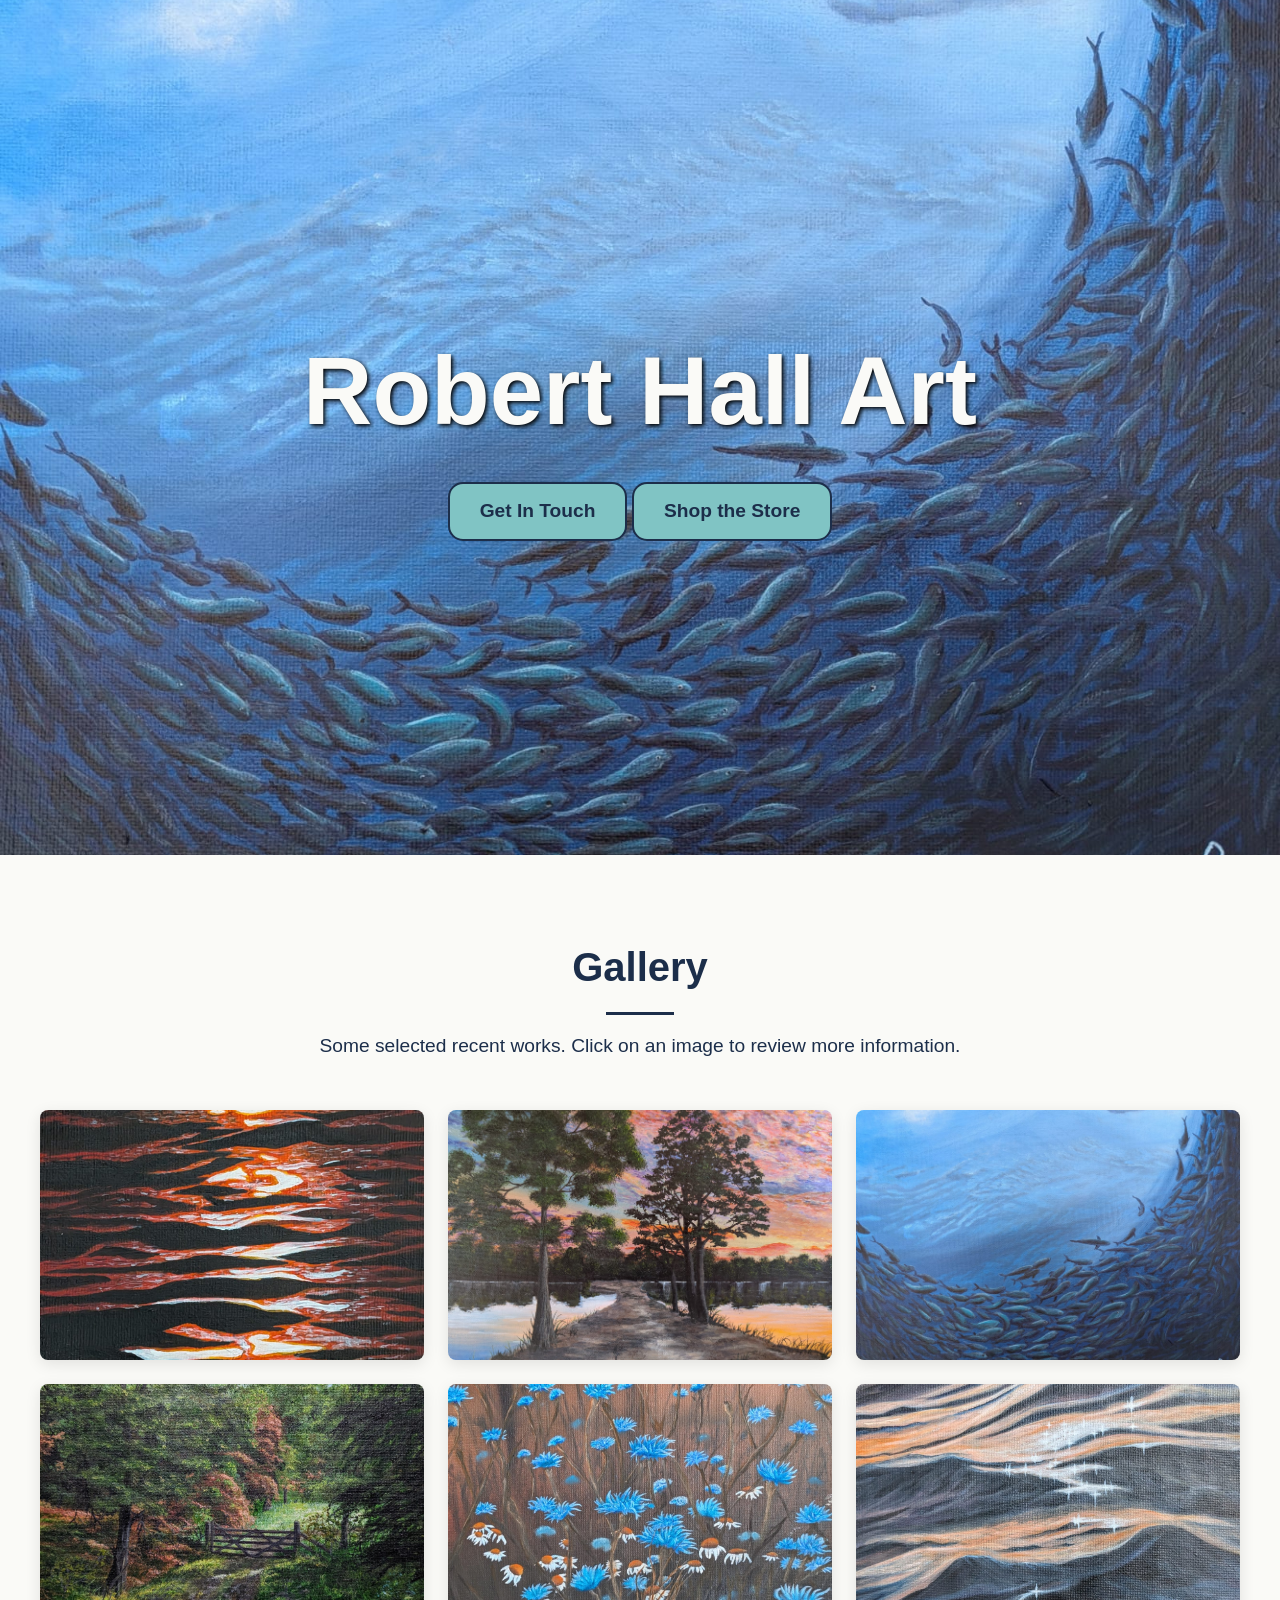
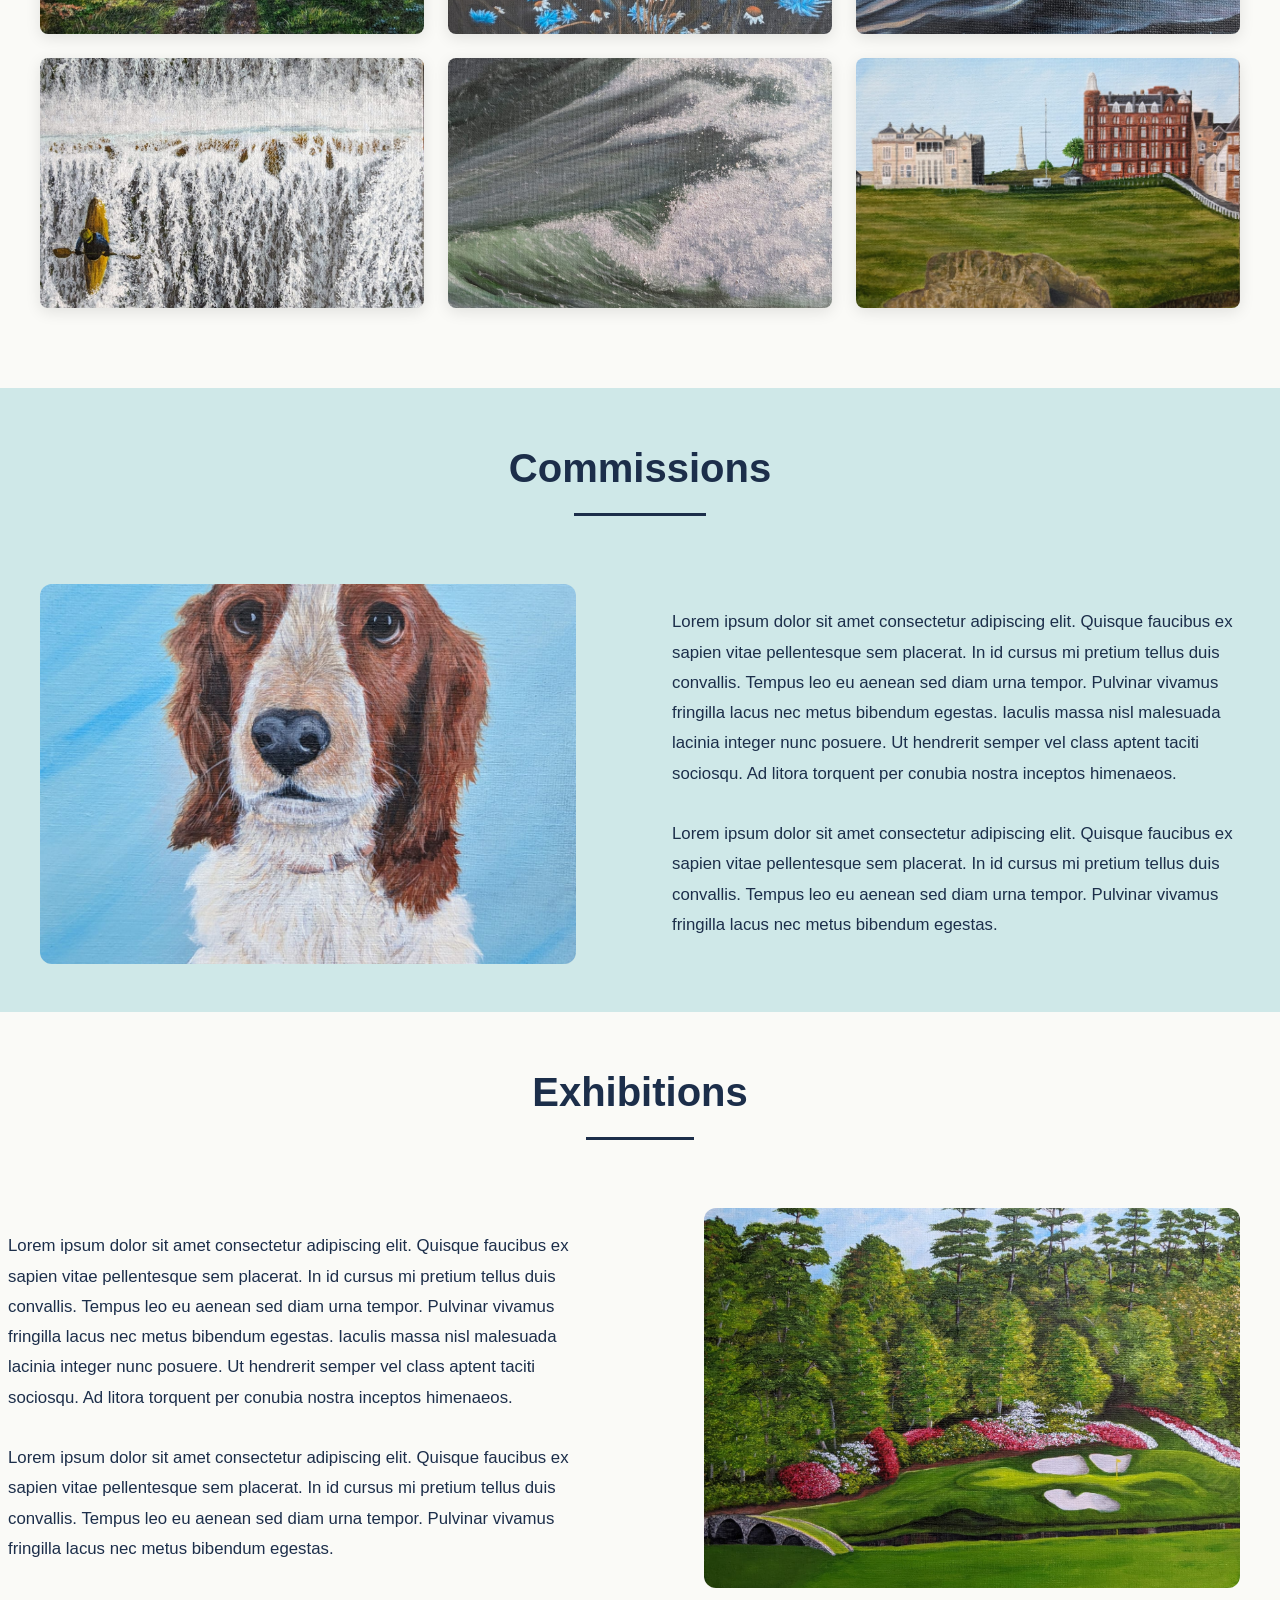
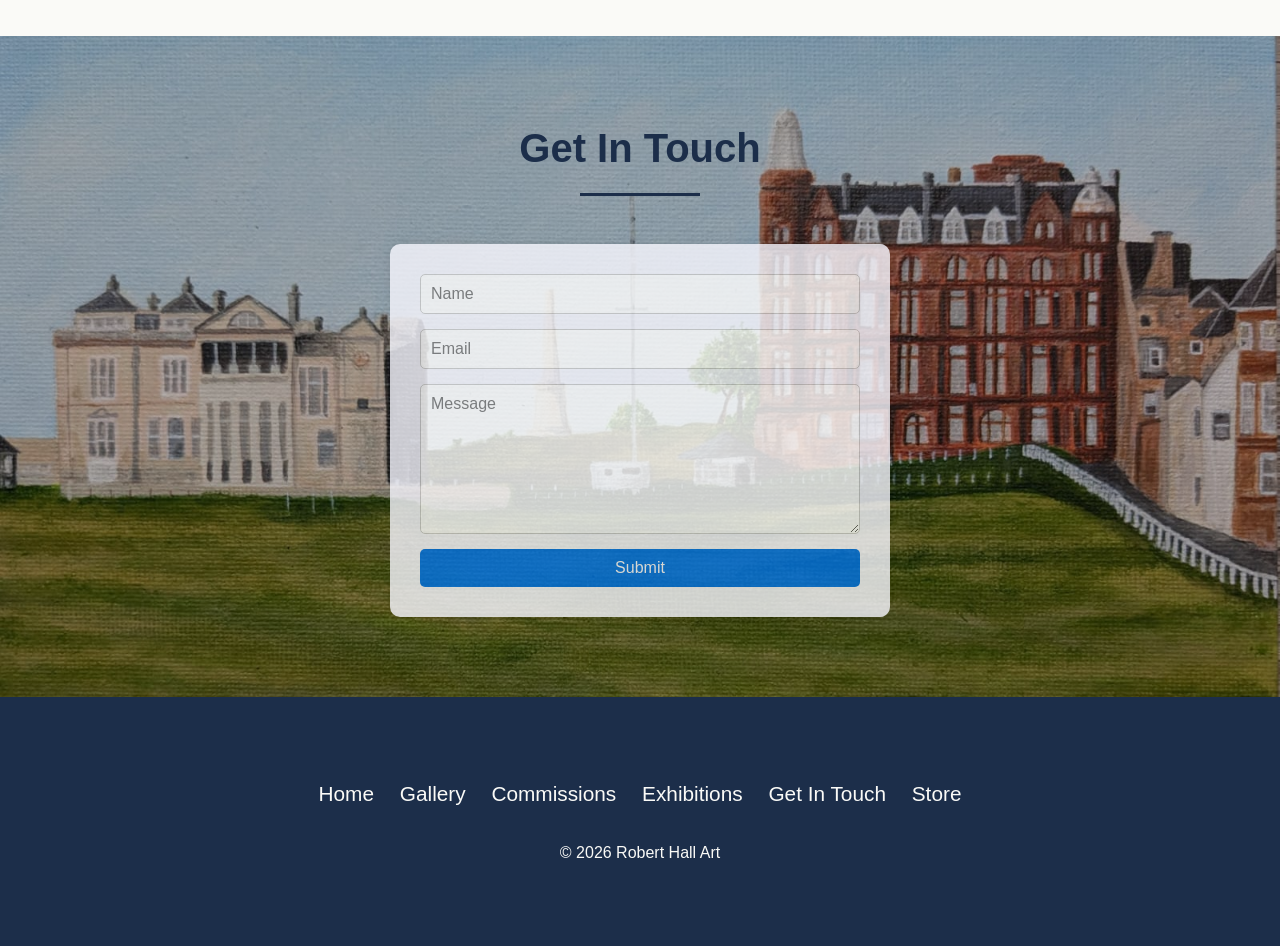
==== main.html @ d352090f "005 Contact form fix" ====
<!DOCTYPE html>
<html lang="en">
<head>
  <meta charset="UTF-8" />
  <meta name="viewport" content="width=device-width, initial-scale=1.0"/>

  <link rel="shortcut icon" href="images/rhart_icon.png">
  <title>Robert Hall Art</title>
  <link rel="stylesheet" href="css/main.css" />
</head>
<body>

  <!-- =================================================
       HERO SECTION
  ================================================== -->
  <section class="hero-section" id="hero-section">
    <div class="hero-content">
      <h1>Robert Hall Art</h1>
      <a href="#contactus" class="hero-button">Get In Touch</a>
      <a href="https://www.ebay.co.uk" target="_blank" class="hero-button">Shop the Store</a>
    </div>
  </section>


  <!-- =================================================
       GALLERY SECTION
  ================================================== -->
  <section class="photos-section" id="photos">
    <div class="section-title">
      <h2>Gallery</h2>
      <p>Some selected recent works. Click on an image to review more information.</p>
    </div>
    <div class="photo-grid">
      <!-- Photos will be displayed here -->
      <div class="photo-item" onclick="openLightbox(0)">
        <img src="images/rhart4.jpg" alt="rhart1">
      </div>
      <div class="photo-item" onclick="openLightbox(1)">
        <img src="images/rhart2.jpg" alt="rhart2">
      </div>
      <div class="photo-item" onclick="openLightbox(2)">
        <img src="images/rhart3.jpg" alt="rhart3">
      </div>
      <div class="photo-item" onclick="openLightbox(3)">
        <img src="images/rhart6.jpg" alt="rhart4">
      </div>
      <div class="photo-item" onclick="openLightbox(4)">
        <img src="images/rhart5.jpg" alt="rhart5">
      </div>
      <div class="photo-item" onclick="openLightbox(5)">
        <img src="images/rhart1.jpg" alt="rhart6">
      </div>
      <div class="photo-item" onclick="openLightbox(6)">
        <img src="images/rhart7.jpg" alt="rhart7">
      </div>
      <div class="photo-item" onclick="openLightbox(7)">
        <img src="images/rhart8.jpg" alt="rhart8">
      </div>
      <div class="photo-item" onclick="openLightbox(8)">
        <img src="images/rhart_com_4.jpg" alt="rhart9">
      </div>
    </div>
    
    <!-- Lightbox for photo gallery -->
    <div id="lightbox" class="lightbox">
      <span class="close-lightbox" onclick="closeLightbox()">&times;</span>
      <span class="prev-btn" onclick="changeImage(-1)">&#10094;</span>
      <span class="next-btn" onclick="changeImage(1)">&#10095;</span>
      <div class="lightbox-content">
        <img id="lightbox-img" src="">
      </div>
      <div class="lightbox-caption">
        <p id="lightbox-caption-text"></p>
      </div>
    </div>
  </section>

<!-- =================================================
     COMMISSIONS SECTION
================================================== -->
  <section class="image-text-section left-image commissions-section" id="commissions">
    <div class="section-title">
      <h2>Commissions</h2>
    </div>

    <div class="image-column">
      <img src="images/rhart_com_2.jpg" alt="Commission artwork">
    </div>

    <div class="text-column">
      <p>
        Lorem ipsum dolor sit amet consectetur adipiscing elit. Quisque faucibus ex sapien vitae pellentesque sem placerat. In id cursus mi pretium tellus duis convallis. Tempus leo eu aenean sed diam urna tempor. Pulvinar vivamus fringilla lacus nec metus bibendum egestas. Iaculis massa nisl malesuada lacinia integer nunc posuere. Ut hendrerit semper vel class aptent taciti sociosqu. Ad litora torquent per conubia nostra inceptos himenaeos.
      </p>
      <br>
      <p>
        Lorem ipsum dolor sit amet consectetur adipiscing elit. Quisque faucibus ex sapien vitae pellentesque sem placerat. In id cursus mi pretium tellus duis convallis. Tempus leo eu aenean sed diam urna tempor. Pulvinar vivamus fringilla lacus nec metus bibendum egestas.
      </p>
    </div>
  </section>

<!-- =================================================
     EXHIBITIONS SECTION
================================================== -->
  <section class="image-text-section right-image exhibitions-section" id="exhibitions">
    <div class="section-title">
      <h2>Exhibitions</h2>
    </div>

    <div class="text-column">
      <p>
        Lorem ipsum dolor sit amet consectetur adipiscing elit. Quisque faucibus ex sapien vitae pellentesque sem placerat. In id cursus mi pretium tellus duis convallis. Tempus leo eu aenean sed diam urna tempor. Pulvinar vivamus fringilla lacus nec metus bibendum egestas. Iaculis massa nisl malesuada lacinia integer nunc posuere. Ut hendrerit semper vel class aptent taciti sociosqu. Ad litora torquent per conubia nostra inceptos himenaeos.
      </p>
      <br>
      <p>
        Lorem ipsum dolor sit amet consectetur adipiscing elit. Quisque faucibus ex sapien vitae pellentesque sem placerat. In id cursus mi pretium tellus duis convallis. Tempus leo eu aenean sed diam urna tempor. Pulvinar vivamus fringilla lacus nec metus bibendum egestas.
      </p>
    </div>

    <div class="image-column">
      <img src="images/rhart_com_3.jpg" alt="Exhibition artwork">
    </div>
  </section>


  <!-- =================================================
       CONTACT FORM SECTION
  ================================================== -->
  <section class="contactus" id="contactus">
    <div class="section-title">
      <h2>Get In Touch</h2>
    </div>
    <div class="cu_container">
      <form action="https://submit-form.com/lckTaUQGT" method="POST" autocomplete="off">
        <input type="text" id="name" name="name" placeholder="Name" required="" />
        <input type="email" id="email" name="email" placeholder="Email" required="" />
        <textarea id="message" name="message" placeholder="Message" required=""></textarea>
        <!-- DISPLAYS THE DARK VERSION OF THE FEEDBACK PAGE -->
        <input type="hidden" name="_feedback.dark" value="true" />
        <!-- DISPLAYS CUSTOM SUCCESS TITLE AND MESSAGE -->
        <input type="hidden" name="_feedback.success.title" value="Thank you for your message" />
        <input type="hidden" name="_feedback.success.message" value="I'll be in touch soon" />
        <!-- SETS THE SUBJECT OF THE EMAIL -->
        <input type="hidden" name="_email.subject" value="ROBERT HALL ART message" />
        <!-- SETS THE NAME OF THE EMAIL SENDER -->
        <input type="hidden" name="_email.from" value="ROBERT HALL ART" />
        <!-- <input type="hidden" name="_email.template.title" value="false" /> -->
        <!-- <input type="hidden" name="_email.template.footer" value="false" /> -->
        <button type="submit" class="form_button">Submit</button>
      </form>
    </div>
  </section>

  <!-- =================================================
       FOOTER SECTION
  ================================================== -->
  <footer class="footer-section">
    <div class="footer-links">
      <a href="#hero-section">Home</a>
      <a href="#photos">Gallery</a>
      <a href="#commissions">Commissions</a>
      <a href="#exhibitions">Exhibitions</a>
      <a href="#contactus">Get In Touch</a>
      <a href="https://www.ebay.co.uk" target="_blank">Store</a>
    </div>
    <p>© 2026 Robert Hall Art</p>
  </footer>


  <script>
      // Array of image sources
    const images = [
      "images/rhart4.jpg",
      "images/rhart2.jpg",
      "images/rhart3.jpg",
      "images/rhart6.jpg",
      "images/rhart5.jpg",
      "images/rhart1.jpg",
      "images/rhart7.jpg",
      "images/rhart8.jpg",
      "images/rhart_com_4.jpg"
    ];

    // Array of image captions
    const captions = [
      "picture title, description, size",
      "picture title, description, size",
      "picture title, description, size",
      "picture title, description, size",
      "picture title, description, size",
      "picture title, description, size",
      "picture title, description, size",
      "picture title, description, size",
      "picture title, description, size"
    ];

    let currentImageIndex = 0;
    const lightbox = document.getElementById("lightbox");
    const lightboxImg = document.getElementById("lightbox-img");
    const captionText = document.getElementById("lightbox-caption-text");

    // Function to open lightbox
    function openLightbox(index) {
      currentImageIndex = index;
      lightboxImg.src = images[currentImageIndex];
      captionText.innerHTML = captions[currentImageIndex];
      lightbox.style.display = "block";
      document.body.style.overflow = "hidden"; // Prevent scrolling when lightbox is open
    }

    // Function to close lightbox
    function closeLightbox() {
      lightbox.style.display = "none";
      document.body.style.overflow = "auto"; // Enable scrolling again
    }

    // Function to change displayed image
    function changeImage(direction) {
      currentImageIndex += direction;
      
      // Loop back to first image if at the end
      if (currentImageIndex >= images.length) {
        currentImageIndex = 0;
      }
      
      // Loop to last image if going back from first
      if (currentImageIndex < 0) {
        currentImageIndex = images.length - 1;
      }
      
      lightboxImg.src = images[currentImageIndex];
      captionText.innerHTML = captions[currentImageIndex];
    }

    // Close lightbox when clicking on overlay (outside the image)
    lightbox.addEventListener("click", function(event) {
      if (event.target === lightbox) {
        closeLightbox();
      }
    });

      // Close lightbox with Escape key
    document.addEventListener("keydown", function(event) {
      if (event.key === "Escape") {
        closeLightbox();
      }
    });

  </script>

</body>
</html>
---- css/main.css ----
/* =================================================
   ROBERT HALL GLOBAL STYLES
================================================== */
:root {
  --transition-speed: 0.9s;
}

* {
  margin: 0;
  padding: 0;
  box-sizing: border-box;
  /*font-family: Arial, sans-serif;*/
  font-family: -apple-system, BlinkMacSystemFont, 'Segoe UI', Roboto, Oxygen, Ubuntu, Cantarell, 'Open Sans', 'Helvetica Neue', sans-serif;
}

html, body {
  overflow-x: hidden;
  overflow-y: scroll;
  scrollbar-width: none;
}

body {
  background-color: #FAFAF7;
  color: #1C2E4A;
  line-height: 1.6;
}

/* Section styles */
section {
  padding: 5rem 1rem;
}

.section-title {
  text-align: center;
  margin-bottom: 3rem;
}

.section-title h2 {
  color: #1C2E4A;
  font-size: 2.5rem;
  position: relative;
  display: inline-block;
  padding-bottom: 1rem;
}

.section-title h2::after {
  content: '';
  position: absolute;
  left: 25%;
  bottom: 0;
  width: 50%;
  height: 3px;
  /*background-color: var(--primary-color);*/
  background-color: #1C2E4A;
}

.section-title p {
  color: var(--text-light);
  font-size: 1.2rem;
  max-width: 800px;
  margin: 1rem auto;
}

/* =================================================
   ROBERT HALL HERO SECTION
================================================== */
.hero-section {
  height: 95vh;
  background-image: url('../images/hero_image.jpg');
  background-size: cover;
  background-position: center;
  display: flex;
  align-items: center;
  justify-content: center;
  text-align: center;
}

.hero-content {
  position: relative;
  z-index: 1;
  max-width: 900px;
  padding: 2rem;
}

.hero-content h1 {
  font-size: 6em;
  margin-bottom: 0rem;
  /*color: #FFFDD0;*/
  color: #FAFAF7;
  text-shadow: 2px 2px 4px rgba(0, 0, 0, 1);
}

.hero-button {
  display: inline-block;
  margin-top: 15px;
  padding: 12px 30px;
  /*background-color: #80C4C4;*/
  background-color: #80C4C4;
  /*color: #1C2E4A;*/
  color: #1C2E4A;
  border: 2px solid #1C2E4A;
  text-decoration: none;
  font-size: 1.2rem;
  font-weight: bold;
  border-radius: 15px;
}


/* =================================================
   ROBERT HALL GALLERY SECTION
================================================== */
.photo-grid {
  display: grid;
  grid-template-columns: repeat(auto-fill, minmax(300px, 1fr));
  gap: 1.5rem;
  max-width: 1200px;
  margin: 0 auto;
}

.photo-item {
  border-radius: 8px;
  overflow: hidden;
  box-shadow: 0 4px 15px rgba(0, 0, 0, 0.1);
  cursor: pointer;
  transition: transform var(--transition-speed);
  height: 250px;
}

.photo-item:hover {
  transform: translateY(-5px);
}

.photo-item img {
  width: 100%;
  height: 100%;
  object-fit: cover;
  transition: transform var(--transition-speed);
}

.photo-item:hover img {
  transform: scale(1.05);
}

/* Lightbox styles */
.lightbox {
  display: none;
  position: fixed;
  z-index: 2000;
  top: 0;
  left: 0;
  width: 100%;
  height: 100%;
  background-color: rgba(0, 0, 0, 0.9);
  padding: 1rem;
}

.lightbox-content {
  display: flex;
  justify-content: center;
  align-items: center;
  height: 80%;
}

.lightbox-content img {
  max-height: 100%;
  max-width: 100%;
  object-fit: contain;
}

.close-lightbox {
  position: absolute;
  top: 1rem;
  right: 2rem;
  color: white;
  font-size: 2.5rem;
  cursor: pointer;
  z-index: 2001;
}

.prev-btn, .next-btn {
  position: absolute;
  top: 50%;
  transform: translateY(-50%);
  color: white;
  font-size: 2rem;
  cursor: pointer;
  z-index: 2001;
  background-color: rgba(0, 0, 0, 0.3);
  width: 50px;
  height: 50px;
  display: flex;
  align-items: center;
  justify-content: center;
  border-radius: 50%;
}

.prev-btn {
  left: 2rem;
}

.next-btn {
  right: 2rem;
}

.lightbox-caption {
  position: absolute;
  bottom: 2rem;
  left: 0;
  width: 100%;
  text-align: center;
  color: white;
  padding: 1rem;
}

.lightbox-caption p {
  margin: 0;
  font-size: 1.2rem;
}

/* =================================================
   IMAGE + TEXT SECTION STYLES 
================================================== */
/* FULL WIDTH COLOURED SECTIONS */
.commissions-section,
.exhibitions-section {
  /*background-color: #BFD7EA;*/
  background-color: #CFE8E8;
  width: 100%;
  left: 0;
  right: 0;
  margin-left: 0;
  margin-right: 0;
  padding-left: 0;
  padding-right: 0;
  box-sizing: border-box;
}

/* Different colour for exhibitions */
.exhibitions-section {
  background-color: #FAFAF7;
}

/* Keep content centred */
.commissions-section > *,
.exhibitions-section > * {
  max-width: 1200px;
  margin-left: auto;
  margin-right: auto;
  padding-left: 2.5rem;
  padding-right: 2.5rem;
}

.image-text-section {
  display: grid;
  grid-template-columns: 1fr 1fr;
  gap: 3rem;
  align-items: center;
  padding-top: 3rem;
  padding-bottom: 3rem;
}

/* make the section title span both columns (so it sits above the columns) */
.image-text-section .section-title {
  grid-column: 1 / -1;
  text-align: center;
  margin-bottom: 1.25rem;
}

/* columns take full width of their grid cell */
.image-column,
.text-column {
  width: 100%;
}

/* images behave consistently */
.image-column img {
  display: block;          /* removes inline-gap and baseline issues */
  width: 100%;
  height: 380px;           /* fixed visual height for consistent alignment */
  max-width: 100%;
  object-fit: cover;      /* crop to fill without distortion */
  border-radius: 12px;
  margin: 0 auto;
}

/* optional: keep text comfortable and vertically centered */
.text-column {
  font-size: 1.05rem;
  line-height: 1.8;
  padding: 0 0.5rem;
  align-self: center;     /* ensure text column vertically centres with the image */
}

/* Responsive: stack columns on narrow viewports */
@media (max-width: 900px) {
  .image-text-section {
    grid-template-columns: 1fr;
    text-align: center;
  }

  .image-text-section .section-title {
    margin-bottom: 1rem;
  }

  .image-column img {
    height: auto;         /* let images size naturally on small screens */
    max-height: none;
  }

  .text-column {
    padding: 0 1rem;
  }
}


/* =================================================
   CONTACT FORM SECTION
================================================== */
.contactus {
    display: grid;
    /*justify-content: center; REMOVED AND ADDED place-items: SO THE CONTACT FORM COULD BE WIDER;*/
    place-items: center;
    align-items: center;
    /*min-height: 100vh;*/
    background: linear-gradient(rgba(0, 0, 0, 0.3), rgba(0, 0, 0, 0.3)), url(../images/rhart_com_4.jpg) 80% 20%;
    background-size: cover;
}

.cu_container {
    opacity: 80%;
    background: ghostwhite;
    padding: 30px;
    border-radius: 10px;
    box-shadow: 0 0 10px rgba(0, 0, 0, 0.1);
    width: 100%;
    max-width: 500px;
    text-align: center;
}

.cu_container h1 {
    margin-bottom: 20px;
    color: darkslategrey;
}

.cu_container p {
    color: darkslategrey;
}

/* Form Styles */
form {
    display: flex;
    flex-direction: column;
}

input[type="text"],
input[type="email"],
textarea {
    width: 100%;
    padding: 10px;
    margin-bottom: 15px;
    border: 1px solid #ccc;
    border-radius: 5px;
    font-size: 16px;
}

textarea {
    resize: vertical;
    min-height: 150px;
}

.form_button {
    padding: 10px;
    background-color: #0073e6;
    color: ghostwhite;
    border: none;
    border-radius: 5px;
    cursor: pointer;
    font-size: 16px;
    transition: background-color 0.3s ease;
}

.form_button:hover {
    background-color: #005bb5;
}

/* =================================================
   FOOTER SECTION
================================================== */
.footer-section {
  background-color: #1C2E4A;
  color: #FAFAF7;
  text-align: center;
  padding: 80px 10%;
}

.footer-links {
  font-size: 1.3rem;
  margin-bottom: 30px;
}

.footer-links a {
  color: #FAFAF7;
  text-decoration: none;
  margin: 0 10px;
}

/* =================================================
   RESPONSIVE ADJUSTMENTS FOR LAPTOP/TABLET
================================================== */
@media (max-width: 1200px) {
  .image-text-section {
    flex-direction: column;
    text-align: center;
  }

  .text-column {
    max-width: 100%;
  }
}

@media (max-width: 900px) {
  .image-text-section {
    grid-template-columns: 1fr;
    text-align: center;
  }

  .left-image .image-column,
  .left-image .text-column,
  .right-image .image-column,
  .right-image .text-column {
    grid-column: 1;
  }
}
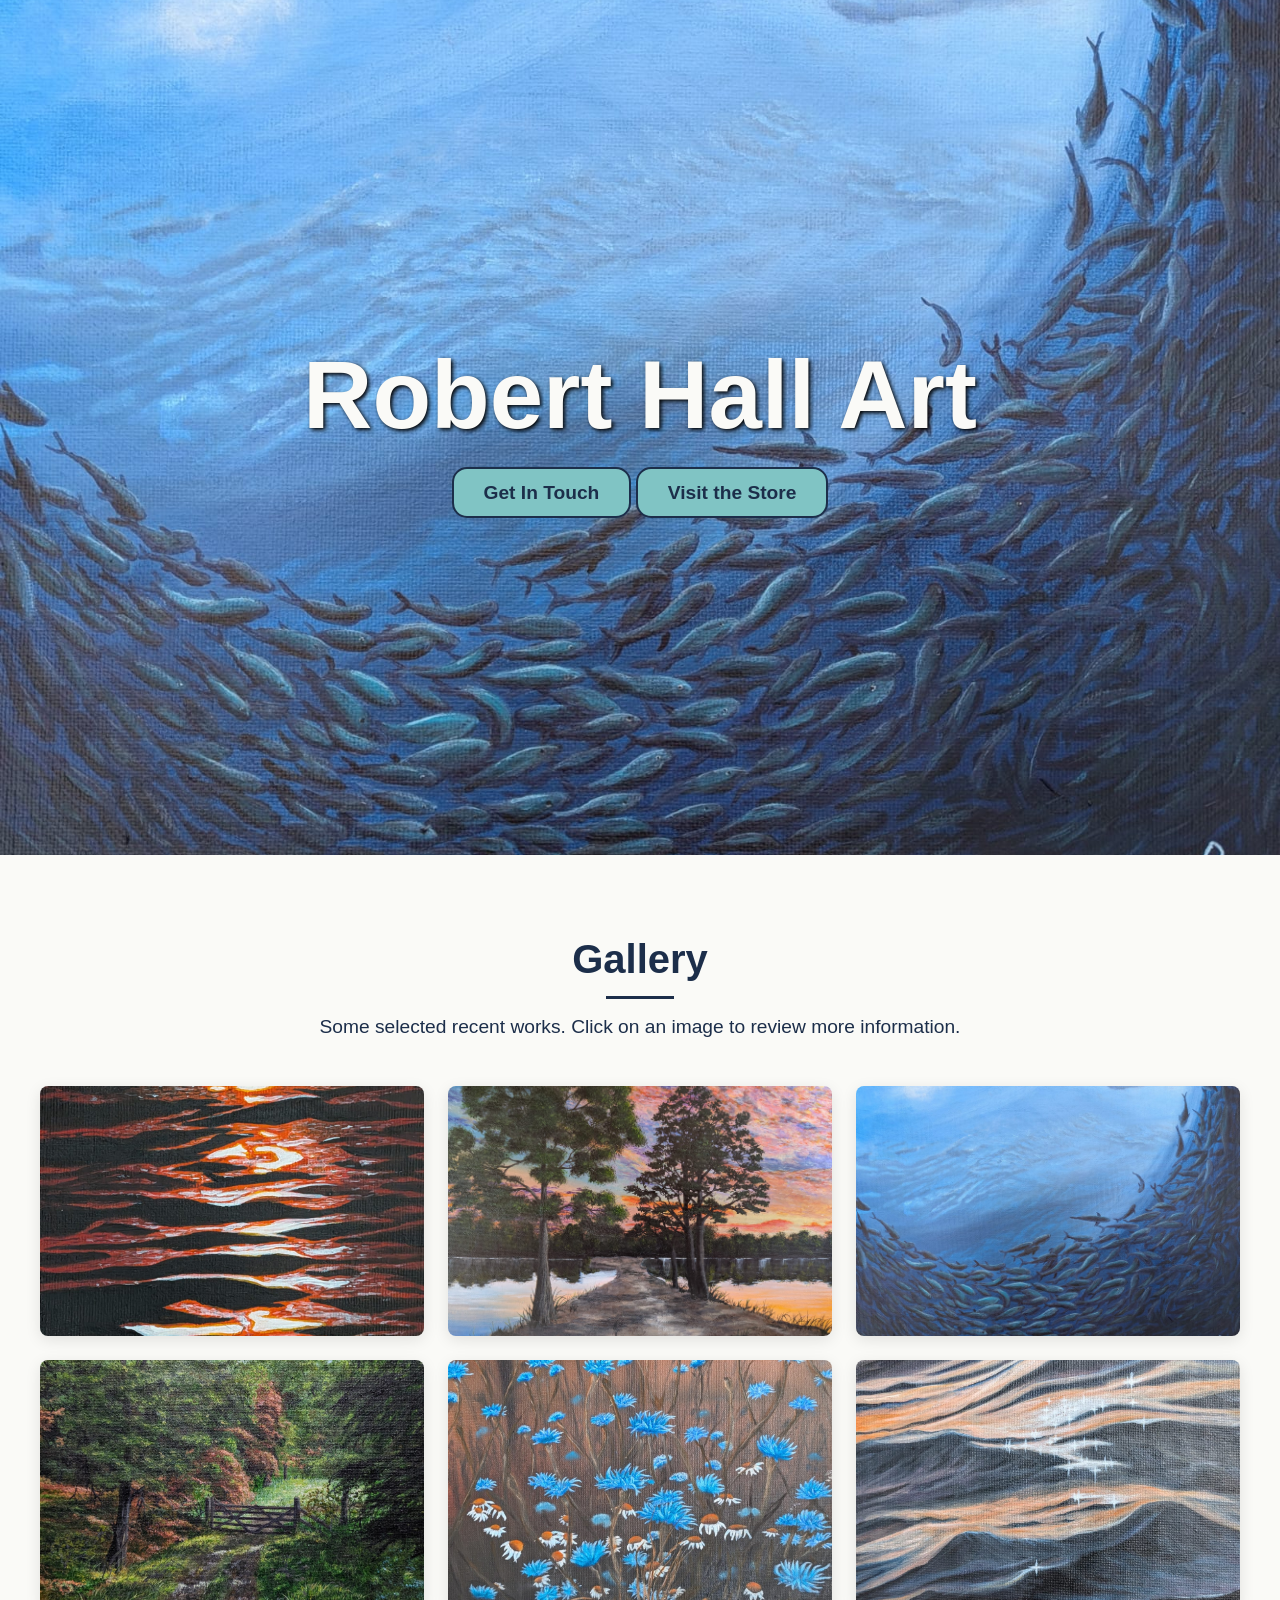
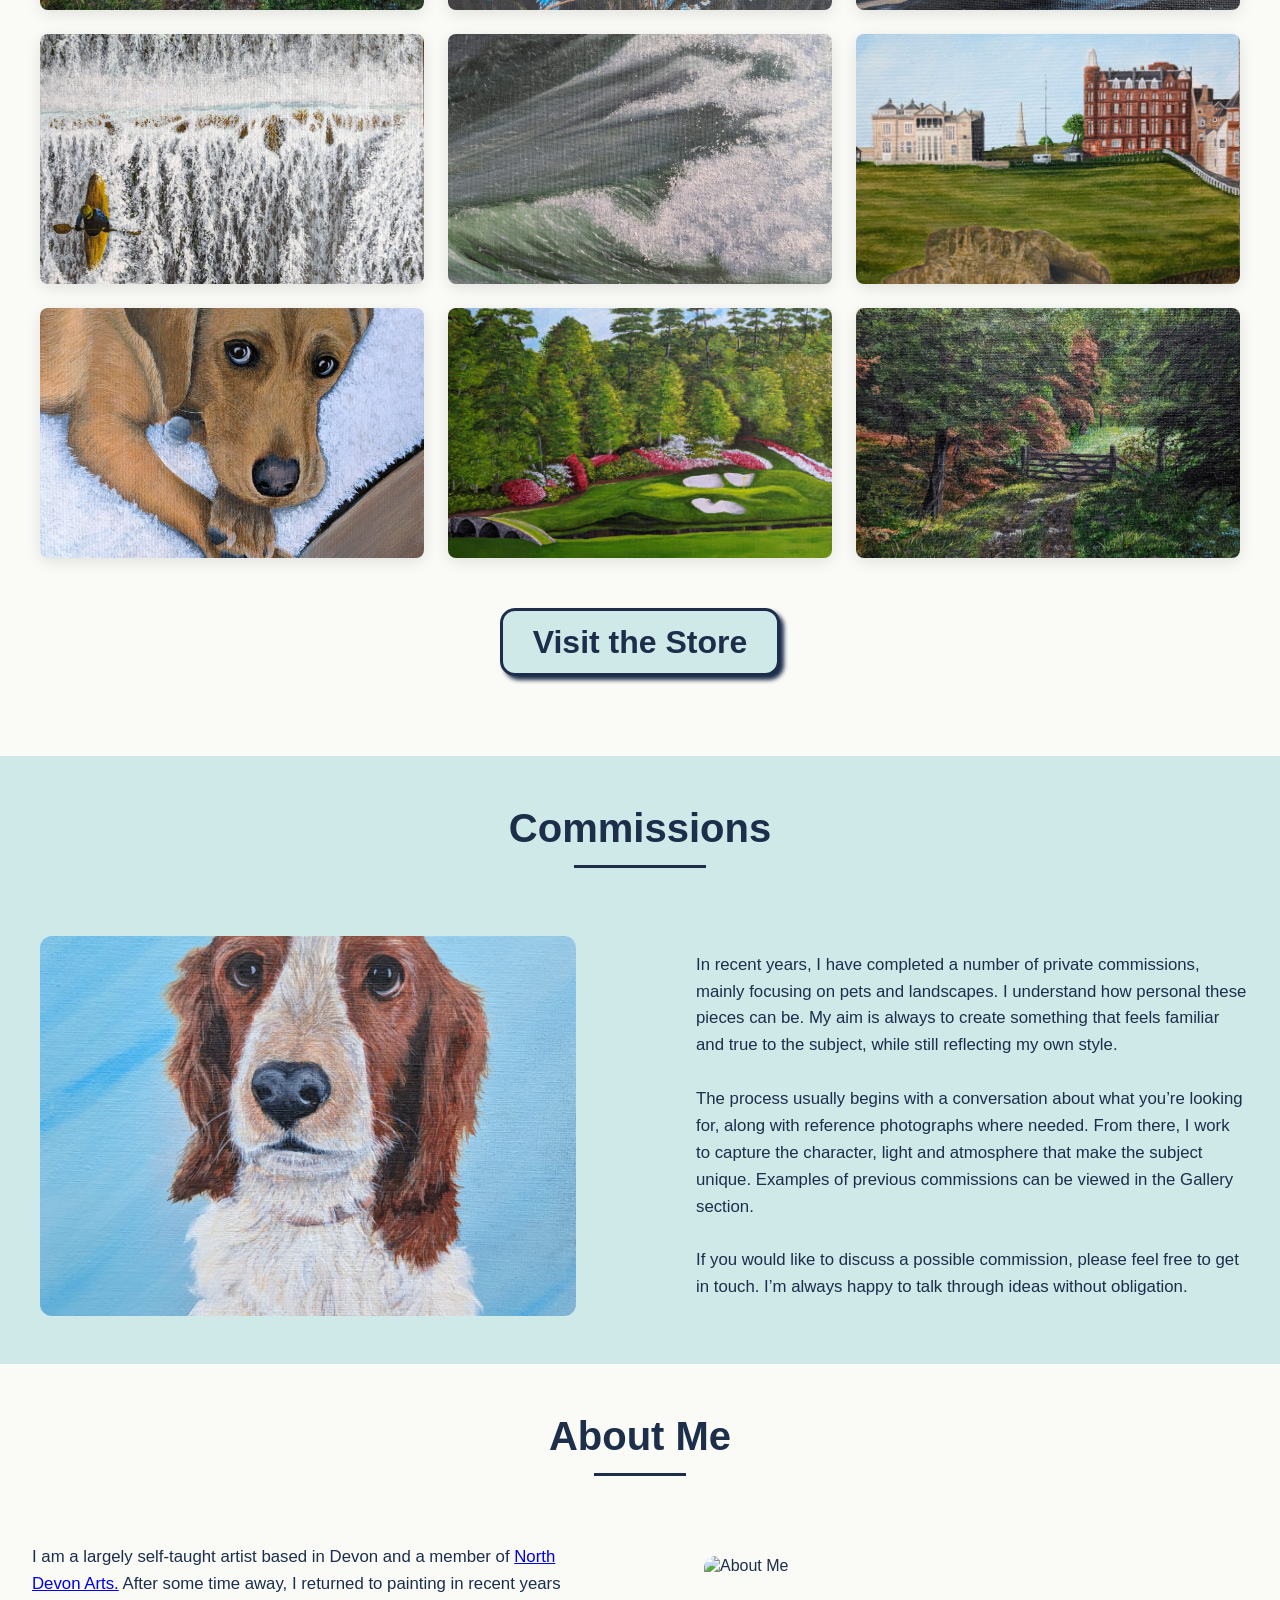
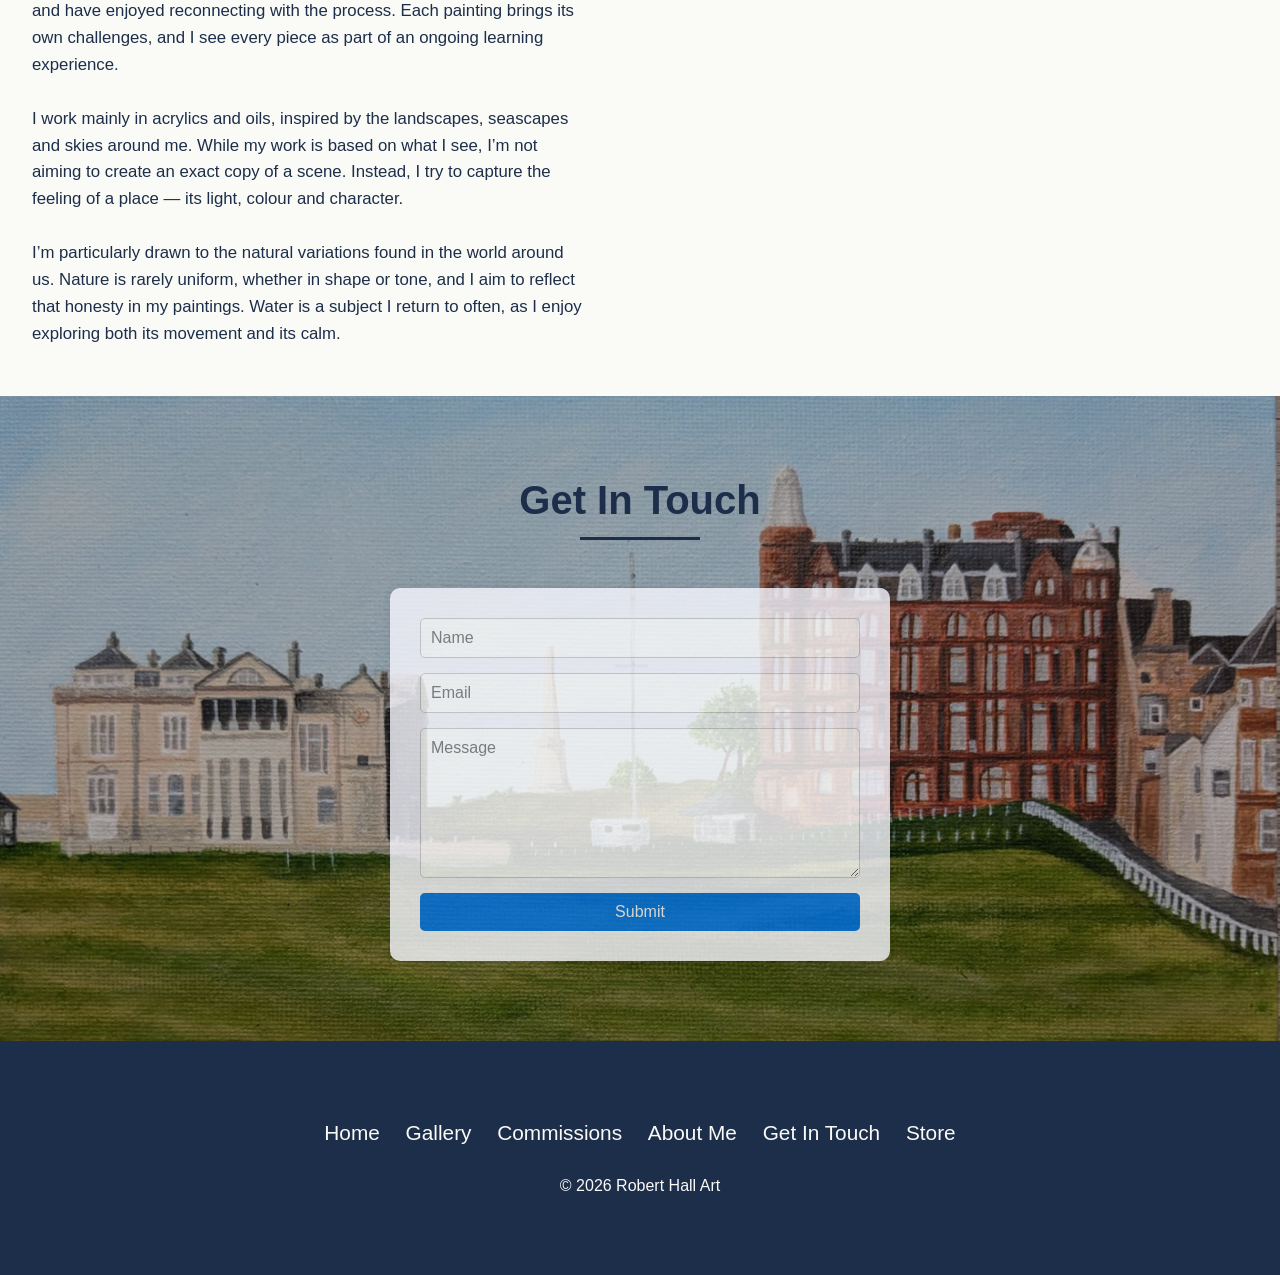
==== commit 1c63d8f1: "009 Added About Me/Commissions text" ====
--- a/main.html
+++ b/main.html
@@ -17,7 +17,7 @@
     <div class="hero-content">
       <h1>Robert Hall Art</h1>
       <a href="#contactus" class="hero-button">Get In Touch</a>
-      <a href="https://www.ebay.co.uk" target="_blank" class="hero-button">Shop the Store</a>
+      <a href="https://ebay.us/m/CToO6f" target="_blank" class="hero-button">Visit the Store</a>
     </div>
   </section>
 
@@ -59,6 +59,21 @@
       <div class="photo-item" onclick="openLightbox(8)">
         <img src="images/rhart_com_4.jpg" alt="rhart9">
       </div>
+      <div class="photo-item" onclick="openLightbox(9)">
+        <img src="images/rhart_com_1.jpg" alt="rhart10">
+      </div>
+      <div class="photo-item" onclick="openLightbox(10)">
+        <img src="images/rhart_com_3.jpg" alt="rhart11">
+      </div>
+      <div class="photo-item" onclick="openLightbox(11)">
+        <img src="images/rhart6.jpg" alt="rhart12">
+      </div>
+    </div>
+
+    <div>
+      <center>
+        <a href="https://ebay.us/m/CToO6f" target="_blank" class="gallery-store-button">Visit the Store</a>
+      </center>
     </div>
     
     <!-- Lightbox for photo gallery -->
@@ -89,11 +104,15 @@
 
     <div class="text-column">
       <p>
-        Lorem ipsum dolor sit amet consectetur adipiscing elit. Quisque faucibus ex sapien vitae pellentesque sem placerat. In id cursus mi pretium tellus duis convallis. Tempus leo eu aenean sed diam urna tempor. Pulvinar vivamus fringilla lacus nec metus bibendum egestas. Iaculis massa nisl malesuada lacinia integer nunc posuere. Ut hendrerit semper vel class aptent taciti sociosqu. Ad litora torquent per conubia nostra inceptos himenaeos.
-      </p>
-      <br>
-      <p>
-        Lorem ipsum dolor sit amet consectetur adipiscing elit. Quisque faucibus ex sapien vitae pellentesque sem placerat. In id cursus mi pretium tellus duis convallis. Tempus leo eu aenean sed diam urna tempor. Pulvinar vivamus fringilla lacus nec metus bibendum egestas.
+        In recent years, I have completed a number of private commissions, mainly focusing on pets and landscapes. I understand how personal these pieces can be. My aim is always to create something that feels familiar and true to the subject, while still reflecting my own style.
+      </p>
+      <br>
+      <p>
+        The process usually begins with a conversation about what you’re looking for, along with reference photographs where needed. From there, I work to capture the character, light and atmosphere that make the subject unique. Examples of previous commissions can be viewed in the Gallery section.
+      </p>
+      <br>
+      <p>
+        If you would like to discuss a possible commission, please feel free to get in touch. I’m always happy to talk through ideas without obligation.
       </p>
     </div>
   </section>
@@ -101,23 +120,27 @@
 <!-- =================================================
      EXHIBITIONS SECTION
 ================================================== -->
-  <section class="image-text-section right-image exhibitions-section" id="exhibitions">
-    <div class="section-title">
-      <h2>Exhibitions</h2>
+  <section class="image-text-section right-image aboutme-section" id="aboutme">
+    <div class="section-title">
+      <h2>About Me</h2>
     </div>
 
     <div class="text-column">
       <p>
-        Lorem ipsum dolor sit amet consectetur adipiscing elit. Quisque faucibus ex sapien vitae pellentesque sem placerat. In id cursus mi pretium tellus duis convallis. Tempus leo eu aenean sed diam urna tempor. Pulvinar vivamus fringilla lacus nec metus bibendum egestas. Iaculis massa nisl malesuada lacinia integer nunc posuere. Ut hendrerit semper vel class aptent taciti sociosqu. Ad litora torquent per conubia nostra inceptos himenaeos.
-      </p>
-      <br>
-      <p>
-        Lorem ipsum dolor sit amet consectetur adipiscing elit. Quisque faucibus ex sapien vitae pellentesque sem placerat. In id cursus mi pretium tellus duis convallis. Tempus leo eu aenean sed diam urna tempor. Pulvinar vivamus fringilla lacus nec metus bibendum egestas.
+        I am a largely self-taught artist based in Devon and a member of <a href="https://www.northdevonarts.co.uk/" target="_blank">North Devon Arts.</a> After some time away, I returned to painting in recent years and have enjoyed reconnecting with the process. Each painting brings its own challenges, and I see every piece as part of an ongoing learning experience.
+      </p>
+      <br>
+      <p>
+        I work mainly in acrylics and oils, inspired by the landscapes, seascapes and skies around me. While my work is based on what I see, I’m not aiming to create an exact copy of a scene. Instead, I try to capture the feeling of a place — its light, colour and character.
+      </p>
+      <br>
+      <p>
+        I’m particularly drawn to the natural variations found in the world around us. Nature is rarely uniform, whether in shape or tone, and I aim to reflect that honesty in my paintings. Water is a subject I return to often, as I enjoy exploring both its movement and its calm.
       </p>
     </div>
 
     <div class="image-column">
-      <img src="images/rhart_com_3.jpg" alt="Exhibition artwork">
+      <img src="images/aboutme_1.jpg" alt="About Me">
     </div>
   </section>
 
@@ -130,7 +153,7 @@
       <h2>Get In Touch</h2>
     </div>
     <div class="cu_container">
-      <form action="https://submit-form.com/lckTaUQGT" method="POST" autocomplete="off">
+      <form action="https://submit-form.com/eZfna6mdz" method="POST" autocomplete="off">
         <input type="text" id="name" name="name" placeholder="Name" required="" />
         <input type="email" id="email" name="email" placeholder="Email" required="" />
         <textarea id="message" name="message" placeholder="Message" required=""></textarea>
@@ -158,9 +181,9 @@
       <a href="#hero-section">Home</a>
       <a href="#photos">Gallery</a>
       <a href="#commissions">Commissions</a>
-      <a href="#exhibitions">Exhibitions</a>
+      <a href="#aboutme">About Me</a>
       <a href="#contactus">Get In Touch</a>
-      <a href="https://www.ebay.co.uk" target="_blank">Store</a>
+      <a href="https://ebay.us/m/CToO6f" target="_blank">Store</a>
     </div>
     <p>© 2026 Robert Hall Art</p>
   </footer>
@@ -177,11 +200,17 @@
       "images/rhart1.jpg",
       "images/rhart7.jpg",
       "images/rhart8.jpg",
-      "images/rhart_com_4.jpg"
+      "images/rhart_com_4.jpg",
+      "images/rhart_com_1.jpg",
+      "images/rhart_com_3.jpg",
+      "images/rhart6.jpg"
     ];
 
     // Array of image captions
     const captions = [
+      "picture title, description, size",
+      "picture title, description, size",
+      "picture title, description, size",
       "picture title, description, size",
       "picture title, description, size",
       "picture title, description, size",
--- a/css/main.css
+++ b/css/main.css
@@ -22,7 +22,7 @@
 body {
   background-color: #FAFAF7;
   color: #1C2E4A;
-  line-height: 1.6;
+  line-height: 1.2;
 }
 
 /* Section styles */
@@ -217,12 +217,27 @@
   font-size: 1.2rem;
 }
 
+.gallery-store-button {
+  display: inline-block;
+  margin-top: 50px;
+  padding: 12px 30px;
+  /*background-color: #80C4C4;*/
+  background-color: #CFE8E8;
+  color: #1C2E4A;
+  border: 3px solid #1C2E4A;
+  text-decoration: none;
+  font-size: 2rem;
+  font-weight: bold;
+  border-radius: 15px;
+  box-shadow: 4px 4px 4px;
+}
+
 /* =================================================
    IMAGE + TEXT SECTION STYLES 
 ================================================== */
 /* FULL WIDTH COLOURED SECTIONS */
 .commissions-section,
-.exhibitions-section {
+.aboutme-section {
   /*background-color: #BFD7EA;*/
   background-color: #CFE8E8;
   width: 100%;
@@ -235,14 +250,14 @@
   box-sizing: border-box;
 }
 
-/* Different colour for exhibitions */
-.exhibitions-section {
+/* Different colour for About Me */
+.aboutme-section {
   background-color: #FAFAF7;
 }
 
 /* Keep content centred */
 .commissions-section > *,
-.exhibitions-section > * {
+.aboutme-section > * {
   max-width: 1200px;
   margin-left: auto;
   margin-right: auto;
@@ -286,8 +301,8 @@
 /* optional: keep text comfortable and vertically centered */
 .text-column {
   font-size: 1.05rem;
-  line-height: 1.8;
-  padding: 0 0.5rem;
+  line-height: 1.6;
+  padding: 0 2rem;
   align-self: center;     /* ensure text column vertically centres with the image */
 }
 
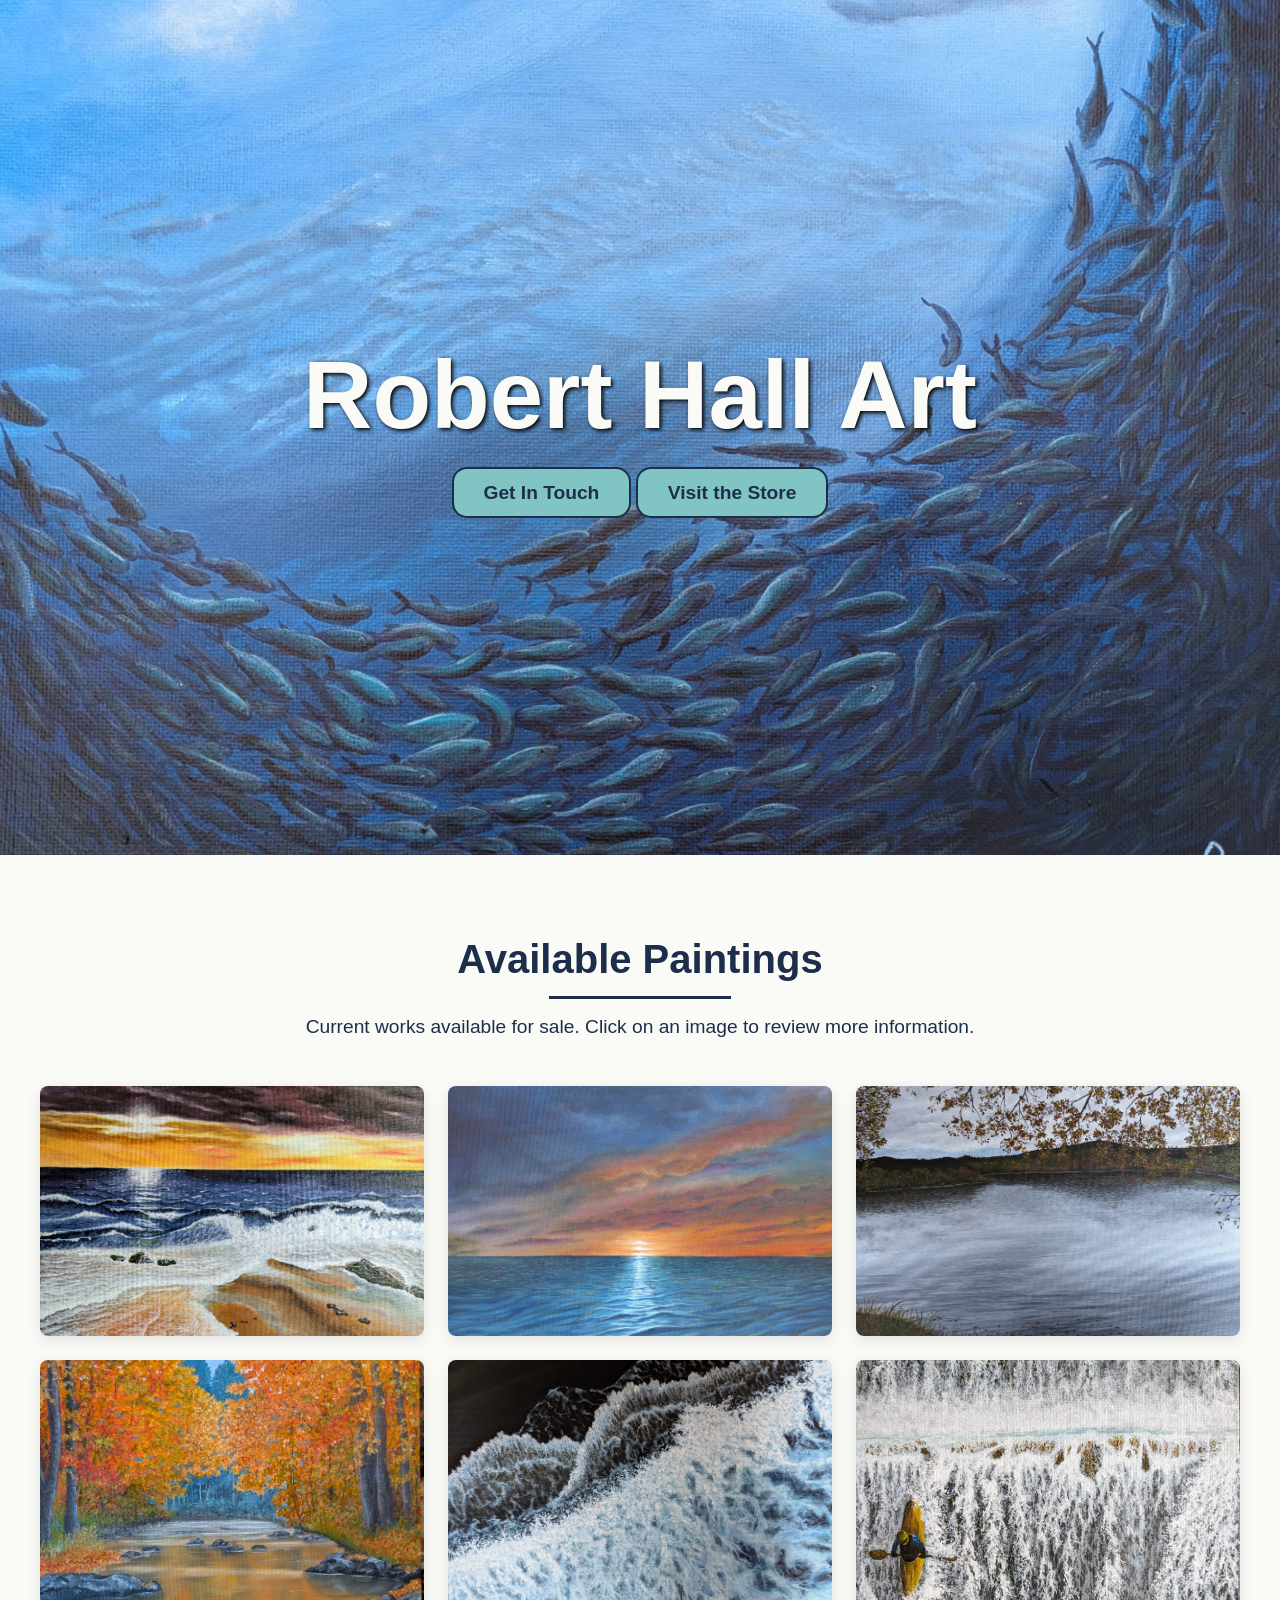
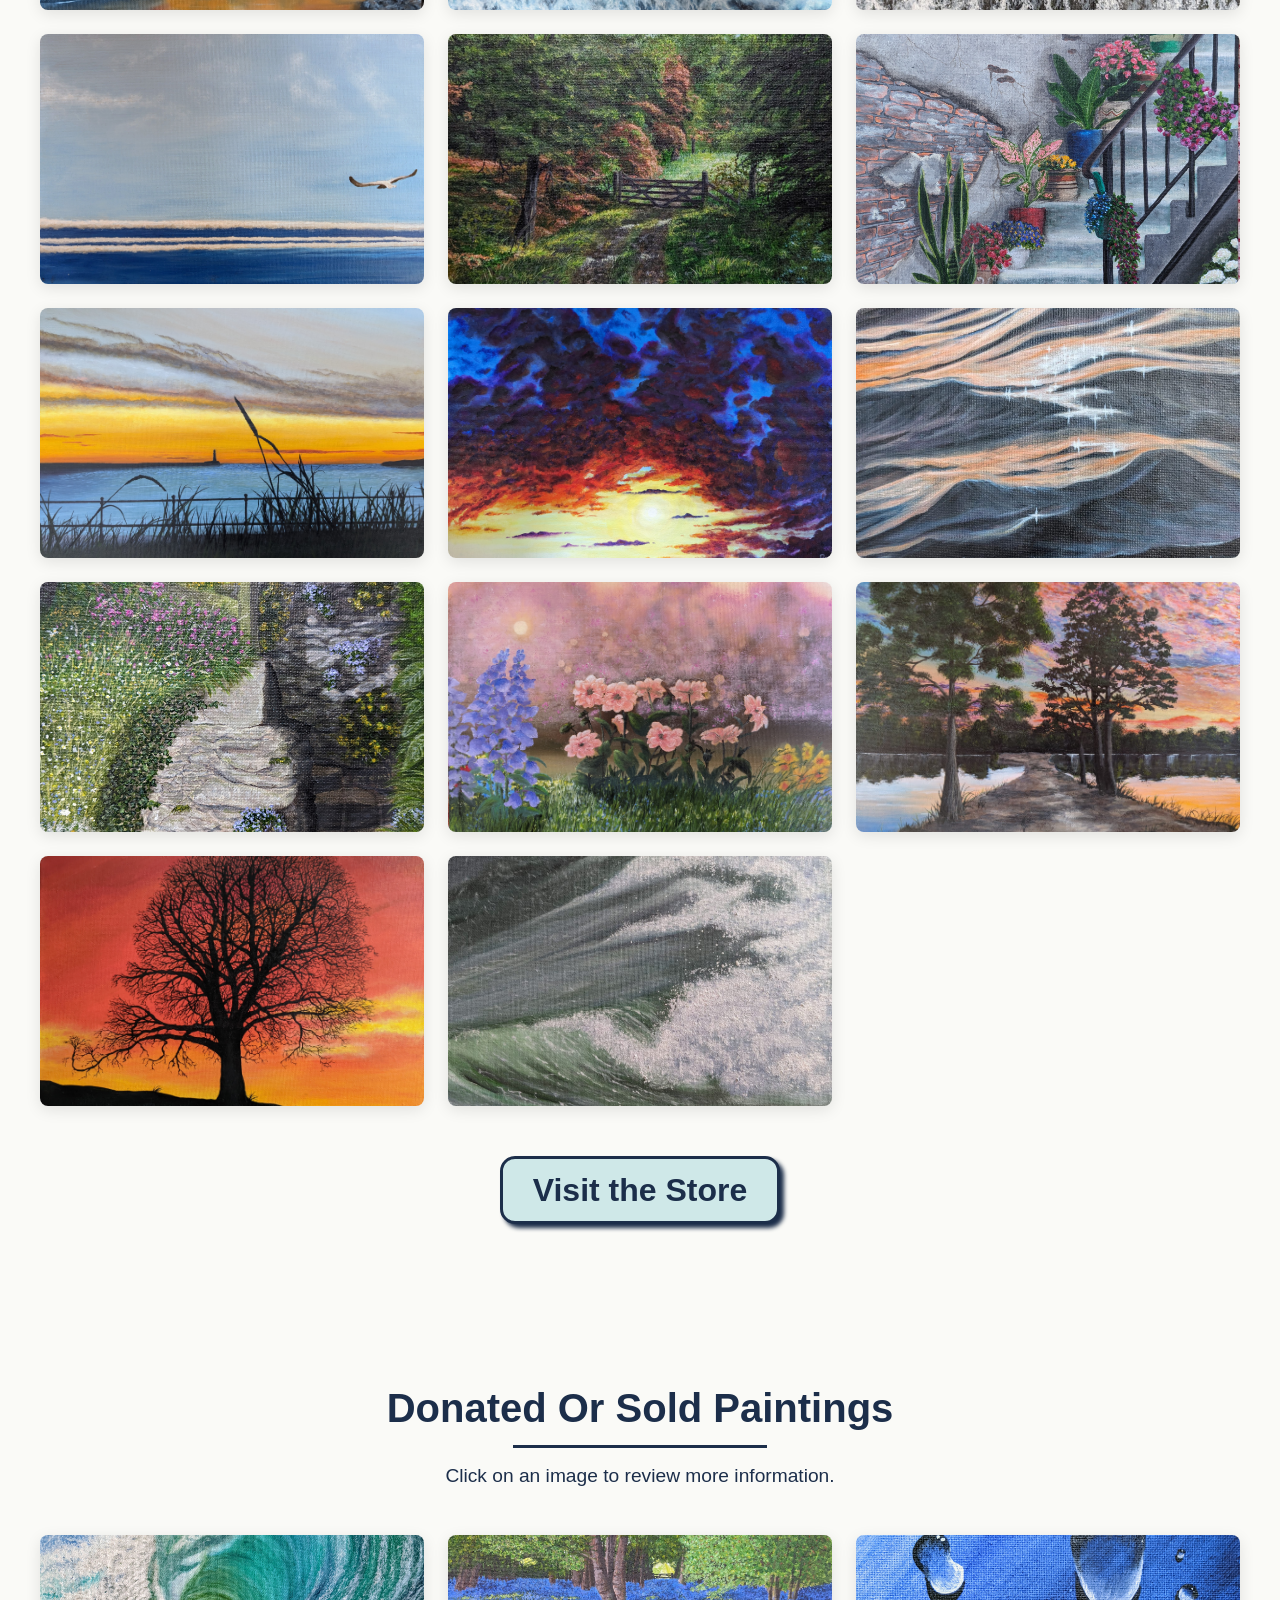
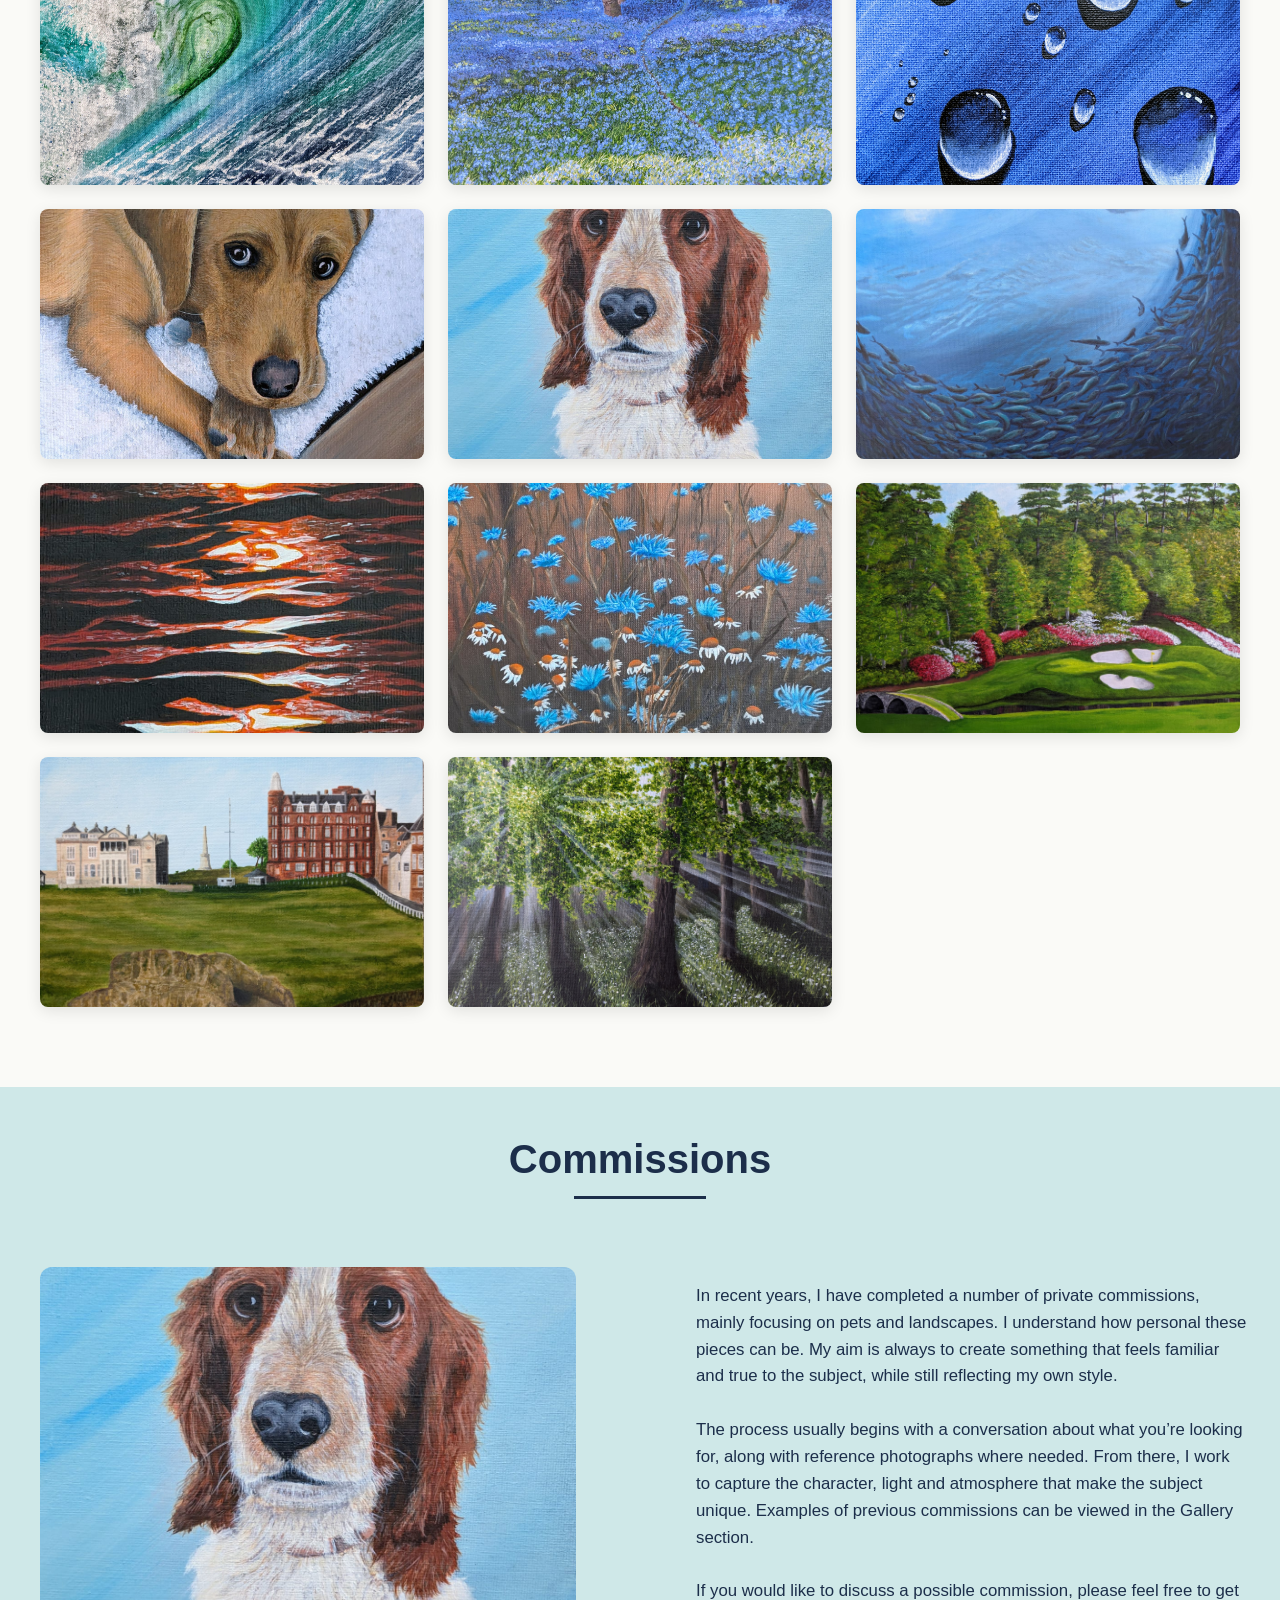
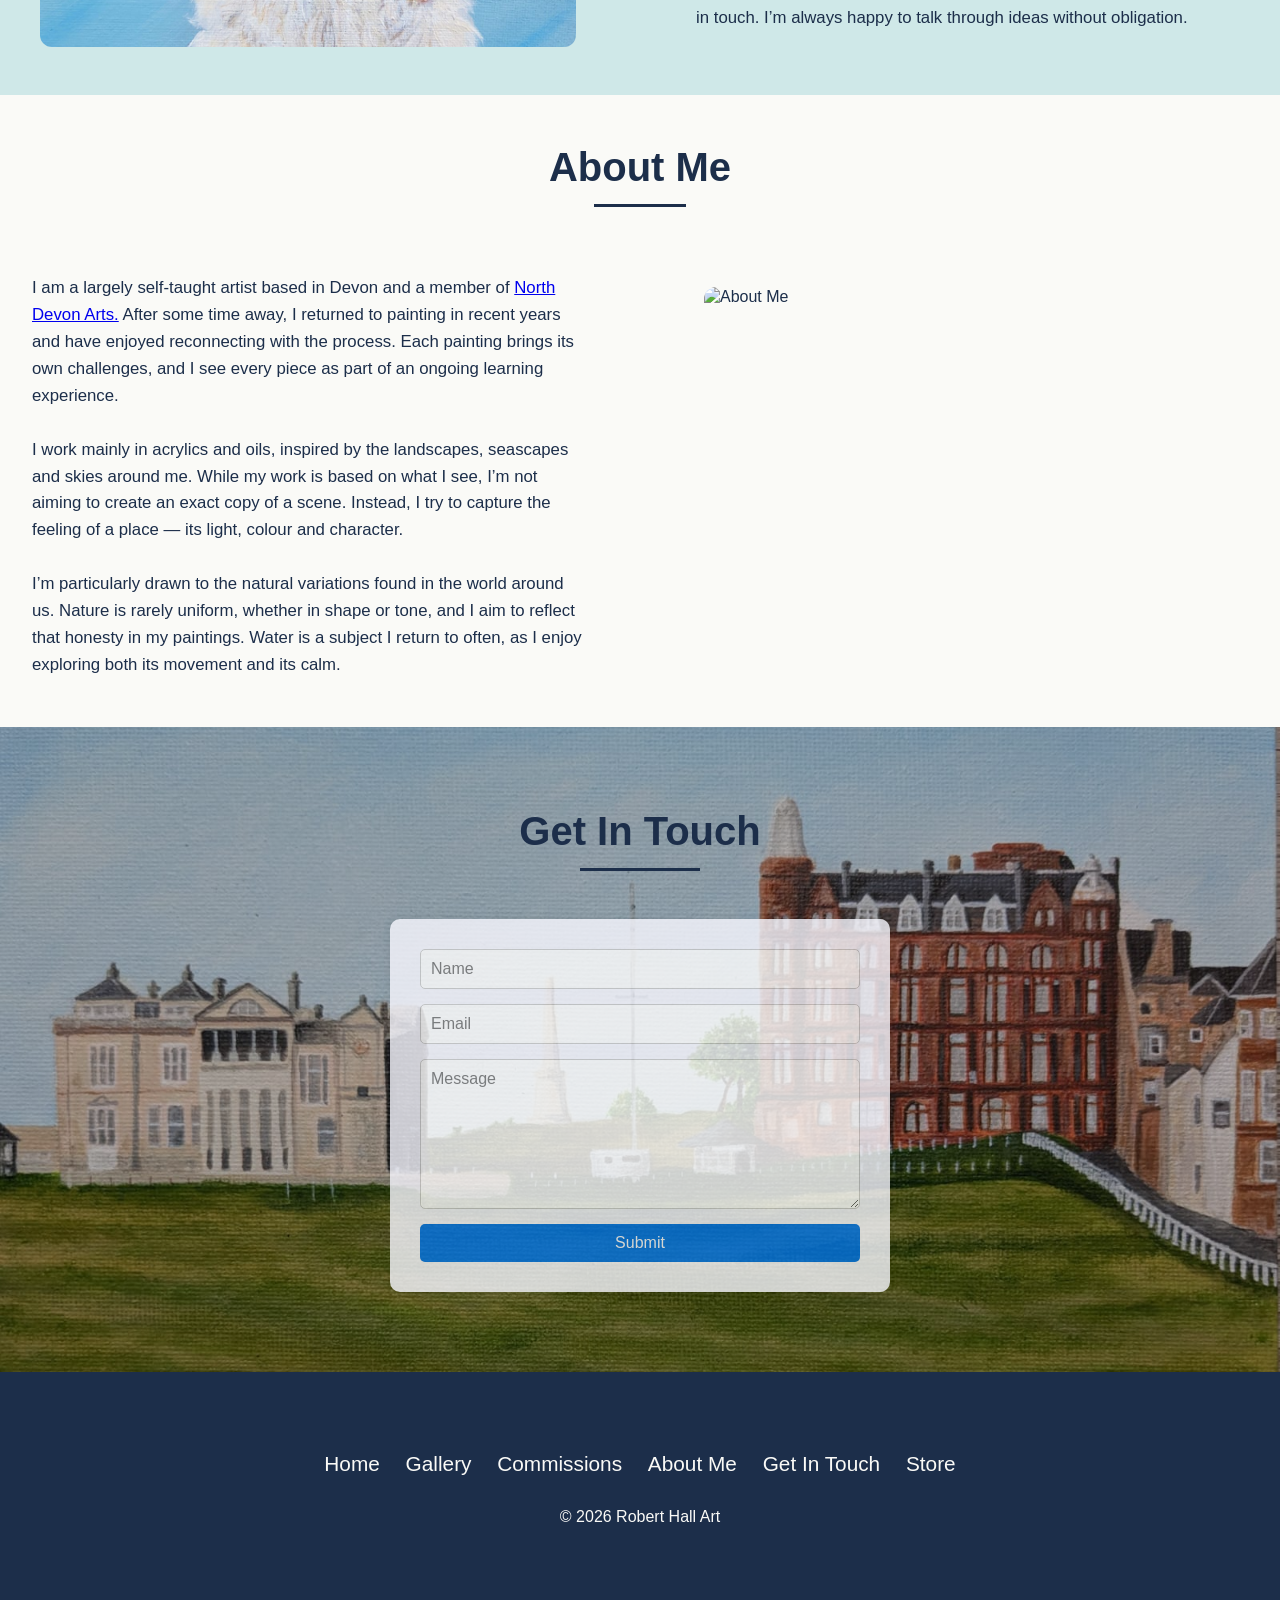
==== commit 04d25d4e: "010 Added For Sale and Sold sections" ====
--- a/main.html
+++ b/main.html
@@ -23,50 +23,65 @@
 
 
   <!-- =================================================
-       GALLERY SECTION
+       GALLERY FOR SALE SECTION
   ================================================== -->
   <section class="photos-section" id="photos">
     <div class="section-title">
-      <h2>Gallery</h2>
-      <p>Some selected recent works. Click on an image to review more information.</p>
+      <h2>Available Paintings</h2>
+      <p>Current works available for sale. Click on an image to review more information.</p>
     </div>
     <div class="photo-grid">
       <!-- Photos will be displayed here -->
       <div class="photo-item" onclick="openLightbox(0)">
-        <img src="images/rhart4.jpg" alt="rhart1">
+        <img src="images/afterthestorm36x26acrylic.jpg" alt="After The Storm">
       </div>
       <div class="photo-item" onclick="openLightbox(1)">
-        <img src="images/rhart2.jpg" alt="rhart2">
+        <img src="images/endoftheday36x28oil.jpg" alt="End Of The Day">
       </div>
       <div class="photo-item" onclick="openLightbox(2)">
-        <img src="images/rhart3.jpg" alt="rhart3">
+        <img src="images/fernworthy36x26acrylic.jpg" alt="Fernworthy">
       </div>
       <div class="photo-item" onclick="openLightbox(3)">
-        <img src="images/rhart6.jpg" alt="rhart4">
+        <img src="images/goldenbrook30x23acrylic.jpg" alt="Golden Brook">
       </div>
       <div class="photo-item" onclick="openLightbox(4)">
-        <img src="images/rhart5.jpg" alt="rhart5">
+        <img src="images/midnighttide36x26acrylic.jpg" alt="Midnight Tide">
       </div>
       <div class="photo-item" onclick="openLightbox(5)">
-        <img src="images/rhart1.jpg" alt="rhart6">
+        <img src="images/noturningback30x23acrylic.jpg" alt="No Turning Back">
       </div>
       <div class="photo-item" onclick="openLightbox(6)">
-        <img src="images/rhart7.jpg" alt="rhart7">
+        <img src="images/openair30x23acrylic.jpg" alt="Open Air">
       </div>
       <div class="photo-item" onclick="openLightbox(7)">
-        <img src="images/rhart8.jpg" alt="rhart8">
+        <img src="images/pathinthewoods30x23acrylic.jpg" alt="Path In The Woods">
       </div>
       <div class="photo-item" onclick="openLightbox(8)">
-        <img src="images/rhart_com_4.jpg" alt="rhart9">
+        <img src="images/praguesteps30x23acrylic.jpg" alt="Prague Steps">
       </div>
       <div class="photo-item" onclick="openLightbox(9)">
-        <img src="images/rhart_com_1.jpg" alt="rhart10">
+        <img src="images/rokersunrise36x28acrylic.jpg" alt="Roker Sunrise">
       </div>
       <div class="photo-item" onclick="openLightbox(10)">
-        <img src="images/rhart_com_3.jpg" alt="rhart11">
+        <img src="images/somethingintheair36x26acrylic.jpg" alt="Something In The Air">
       </div>
       <div class="photo-item" onclick="openLightbox(11)">
-        <img src="images/rhart6.jpg" alt="rhart12">
+        <img src="images/sparkles30x23oil.jpg" alt="Sparkles">
+      </div>
+      <div class="photo-item" onclick="openLightbox(12)">
+        <img src="images/steps30x23acrylic.jpg" alt="Steps">
+      </div>
+      <div class="photo-item" onclick="openLightbox(13)">
+        <img src="images/summerflowers30x23acrylic.jpg" alt="Summer Flowers">
+      </div>
+      <div class="photo-item" onclick="openLightbox(14)">
+        <img src="images/thecrossing30x23acrylic.jpg" alt="The Crossing">
+      </div>
+      <div class="photo-item" onclick="openLightbox(15)">
+        <img src="images/treeonthehill36x26acrylic.jpg" alt="Tree On The Hill">
+      </div>
+      <div class="photo-item" onclick="openLightbox(16)">
+        <img src="images/whitehorses30x23oil.jpg" alt="White Horses">
       </div>
     </div>
 
@@ -74,6 +89,66 @@
       <center>
         <a href="https://ebay.us/m/CToO6f" target="_blank" class="gallery-store-button">Visit the Store</a>
       </center>
+    </div>
+    
+    <!-- Lightbox for photo gallery -->
+    <div id="lightbox" class="lightbox">
+      <span class="close-lightbox" onclick="closeLightbox()">&times;</span>
+      <span class="prev-btn" onclick="changeImage(-1)">&#10094;</span>
+      <span class="next-btn" onclick="changeImage(1)">&#10095;</span>
+      <div class="lightbox-content">
+        <img id="lightbox-img" src="">
+      </div>
+      <div class="lightbox-caption">
+        <p id="lightbox-caption-text"></p>
+      </div>
+    </div>
+  </section>
+
+
+  <!-- =================================================
+       GALLERY SOLD SECTION
+  ================================================== -->
+  <section class="photos-section" id="photos">
+    <div class="section-title">
+      <h2>Donated Or Sold Paintings</h2>
+      <p>Click on an image to review more information.</p>
+    </div>
+    <div class="photo-grid">
+      <!-- Photos will be displayed here -->
+      <div class="photo-item" onclick="openLightbox(17)">
+        <img src="images/crashingwave30x23acrylic.jpg" alt="Crashing Wave">
+      </div>
+      <div class="photo-item" onclick="openLightbox(18)">
+        <img src="images/bluebellwoods30x23acrylic.jpg" alt="Bluebell Woods">
+      </div>
+      <div class="photo-item" onclick="openLightbox(19)">
+        <img src="images/droplets18x12acrylic.jpg" alt="Droplets">
+      </div>
+      <div class="photo-item" onclick="openLightbox(20)">
+        <img src="images/charlotte30x23acrylic.jpg" alt="Charlotte">
+      </div>
+      <div class="photo-item" onclick="openLightbox(21)">
+        <img src="images/marley30x23acrylic.jpg" alt="Marley">
+      </div>
+      <div class="photo-item" onclick="openLightbox(22)">
+        <img src="images/lookingup18x13acrylic.jpg" alt="Looking Up">
+      </div>
+      <div class="photo-item" onclick="openLightbox(23)">
+        <img src="images/eveningreflections18x13acrylic.jpg" alt="Evening Reflections">
+      </div>
+      <div class="photo-item" onclick="openLightbox(24)">
+        <img src="images/cornflowersatdusk30x23oil.jpg" alt="Cornflowers At Dusk">
+      </div>
+      <div class="photo-item" onclick="openLightbox(25)">
+        <img src="images/amencorner30x23acrylic.jpg" alt="Amen Corner">
+      </div>
+      <div class="photo-item" onclick="openLightbox(26)">
+        <img src="images/standrews30x23acrylic.jpg" alt="St Andrews">
+      </div>
+      <div class="photo-item" onclick="openLightbox(27)">
+        <img src="images/justamoment36x26acrylic.jpg" alt="Just A Moment">
+      </div>
     </div>
     
     <!-- Lightbox for photo gallery -->
@@ -192,34 +267,66 @@
   <script>
       // Array of image sources
     const images = [
-      "images/rhart4.jpg",
-      "images/rhart2.jpg",
-      "images/rhart3.jpg",
-      "images/rhart6.jpg",
-      "images/rhart5.jpg",
-      "images/rhart1.jpg",
-      "images/rhart7.jpg",
-      "images/rhart8.jpg",
-      "images/rhart_com_4.jpg",
-      "images/rhart_com_1.jpg",
-      "images/rhart_com_3.jpg",
-      "images/rhart6.jpg"
+      "images/afterthestorm36x26acrylic.jpg",
+      "images/endoftheday36x28oil.jpg",
+      "images/fernworthy36x26acrylic.jpg",
+      "images/goldenbrook30x23acrylic.jpg",
+      "images/midnighttide36x26acrylic.jpg",
+      "images/noturningback30x23acrylic.jpg",
+      "images/openair30x23acrylic.jpg",
+      "images/pathinthewoods30x23acrylic.jpg",
+      "images/praguesteps30x23acrylic.jpg",
+      "images/rokersunrise36x28acrylic.jpg",
+      "images/somethingintheair36x26acrylic.jpg",
+      "images/sparkles30x23oil.jpg",
+      "images/steps30x23acrylic.jpg",
+      "images/summerflowers30x23acrylic.jpg",
+      "images/thecrossing30x23acrylic.jpg",
+      "images/treeonthehill36x26acrylic.jpg",
+      "images/whitehorses30x23oil.jpg",
+      "images/crashingwave30x23acrylic.jpg",
+      "images/bluebellwoods30x23acrylic.jpg",
+      "images/droplets18x12acrylic.jpg",
+      "images/charlotte30x23acrylic.jpg",
+      "images/marley30x23acrylic.jpg",
+      "images/lookingup18x13acrylic.jpg",
+      "images/eveningreflections18x13acrylic.jpg",
+      "images/cornflowersatdusk30x23oil.jpg",
+      "images/amencorner30x23acrylic.jpg",
+      "images/standrews30x23acrylic.jpg",
+      "images/justamoment36x26acrylic.jpg"
     ];
 
     // Array of image captions
     const captions = [
-      "picture title, description, size",
-      "picture title, description, size",
-      "picture title, description, size",
-      "picture title, description, size",
-      "picture title, description, size",
-      "picture title, description, size",
-      "picture title, description, size",
-      "picture title, description, size",
-      "picture title, description, size",
-      "picture title, description, size",
-      "picture title, description, size",
-      "picture title, description, size"
+      "After The Storm, acrylic, 36cm x 26cm",
+      "End Of The Day, oil, 36cm x 28cm",
+      "Fernworthy, acrylic, 36cm x 26cm",
+      "Golden Brook, acrylic, 30cm x 23cm",
+      "Midnight Tide, acrylic, 36cm x 26cm",
+      "No Turning Back, acrylic, 30cm x 23cm",
+      "Open Air, acrylic, 30cm x 23cm",
+      "Path In The Woods, acrylic, 30cm x 23cm",
+      "Prague Steps, acrylic, 30cm x 23cm",
+      "Roker Sunrise, acrylic, 36cm x 28cm",
+      "Something In The Air, acrylic, 36cm x 26cm",
+      "Sparkles, oil, 30cm x 23cm",
+      "Steps, acrylic, 30cm x 23cm",
+      "Summer Flowers, acrylic, 30cm x 23cm",
+      "The Crossing, acrylic, 30cm x 23cm",
+      "Tree On The Hill, acrylic, 36cm x 26cm",
+      "White Horses, oil, 30cm x 23cm",
+      "Crashing Wave, acrylic, 30cm x 23cm",
+      "Bluebell Woods, acrylic, 30cm x 23cm",
+      "Droplets, acrylic, 18cm x 12cm",
+      "Charlotte, acrylic, 30cm x 23cm",
+      "Marley, acrylic, 30cm x 23cm",
+      "Looking Up, acrylic, 18cm x 13cm",
+      "Evening Reflections, acrylic, 18cm x 13cm",
+      "Cornflowers At Dusk, oil, 30cm x 23cm",
+      "Amen Corner, acrylic, 30cm x 23cm",
+      "St Andrews, acrylic, 30cm x 23cm",
+      "Just A Moment, acrylic, 36cm x 26cm"
     ];
 
     let currentImageIndex = 0;
--- a/css/main.css
+++ b/css/main.css
@@ -107,7 +107,7 @@
 
 
 /* =================================================
-   ROBERT HALL GALLERY SECTION
+   ROBERT HALL GALLERY FOR SALE AND SOLD SECTION
 ================================================== */
 .photo-grid {
   display: grid;
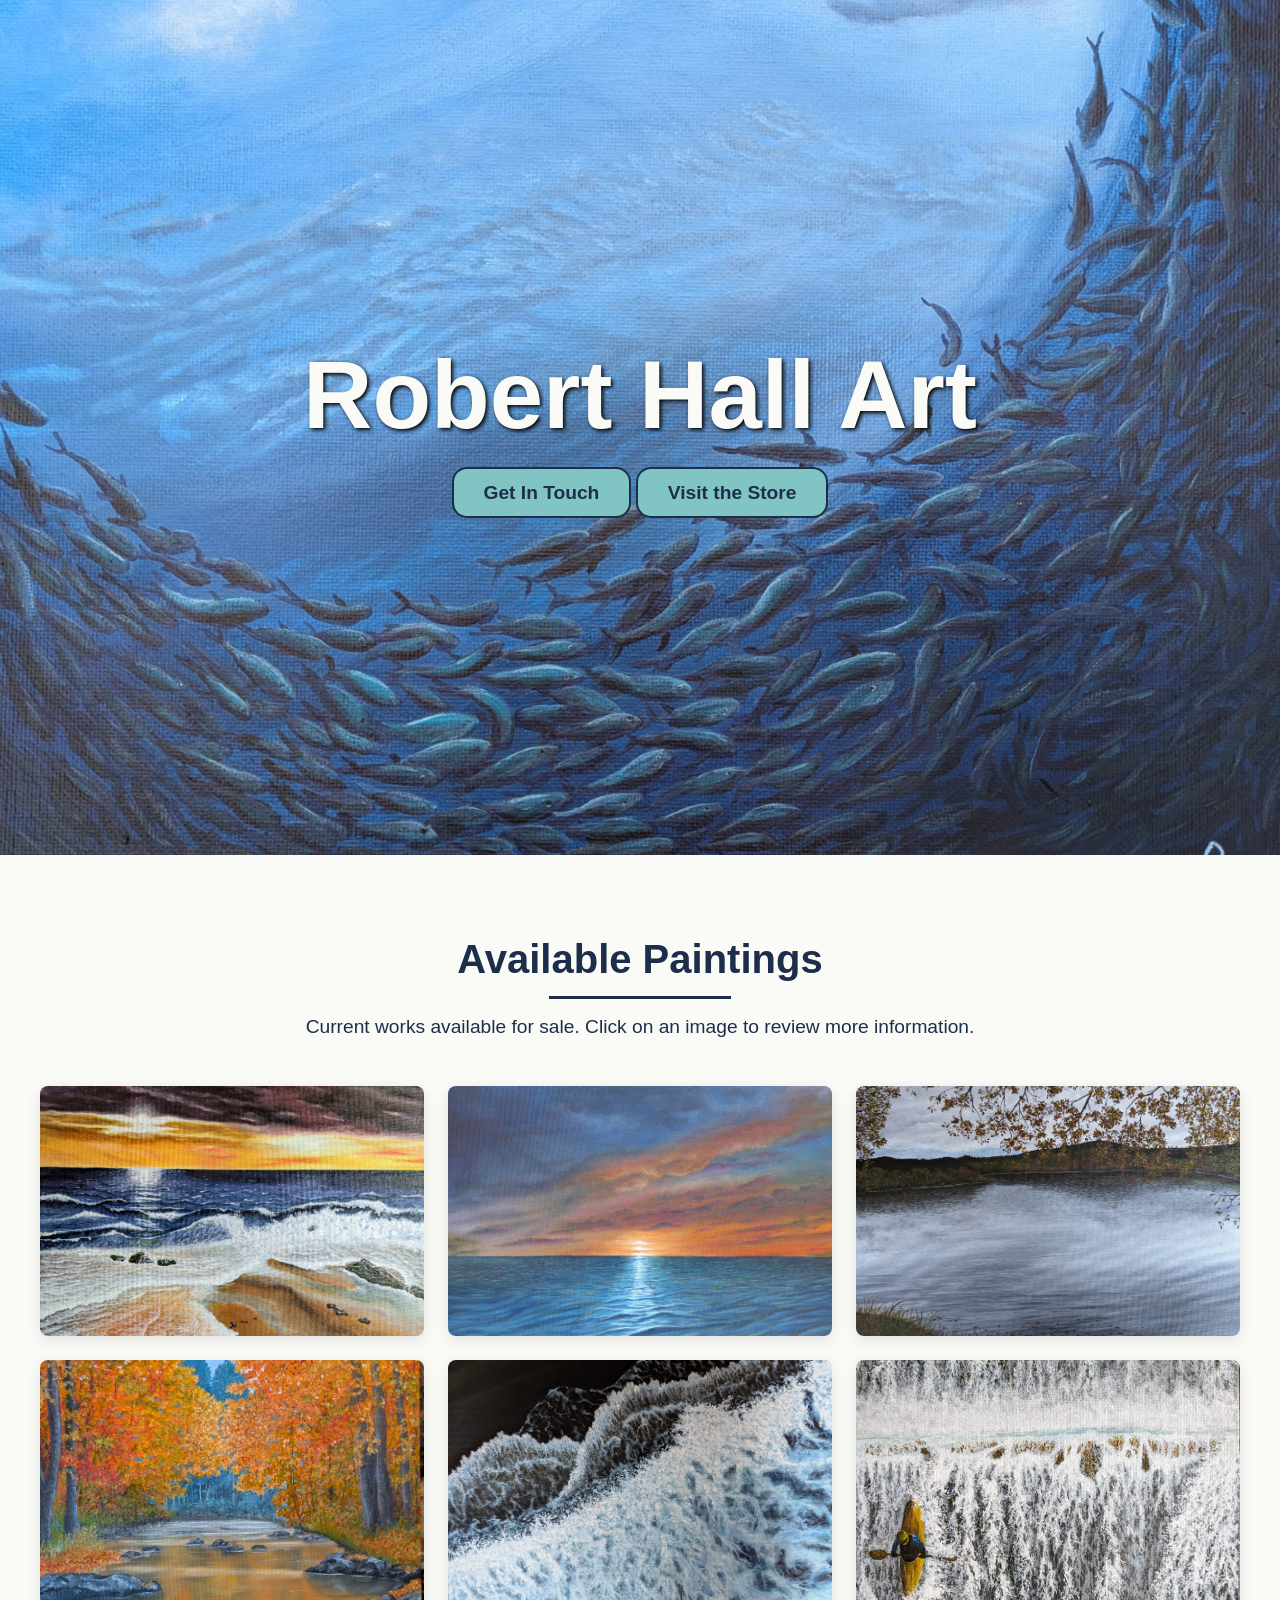
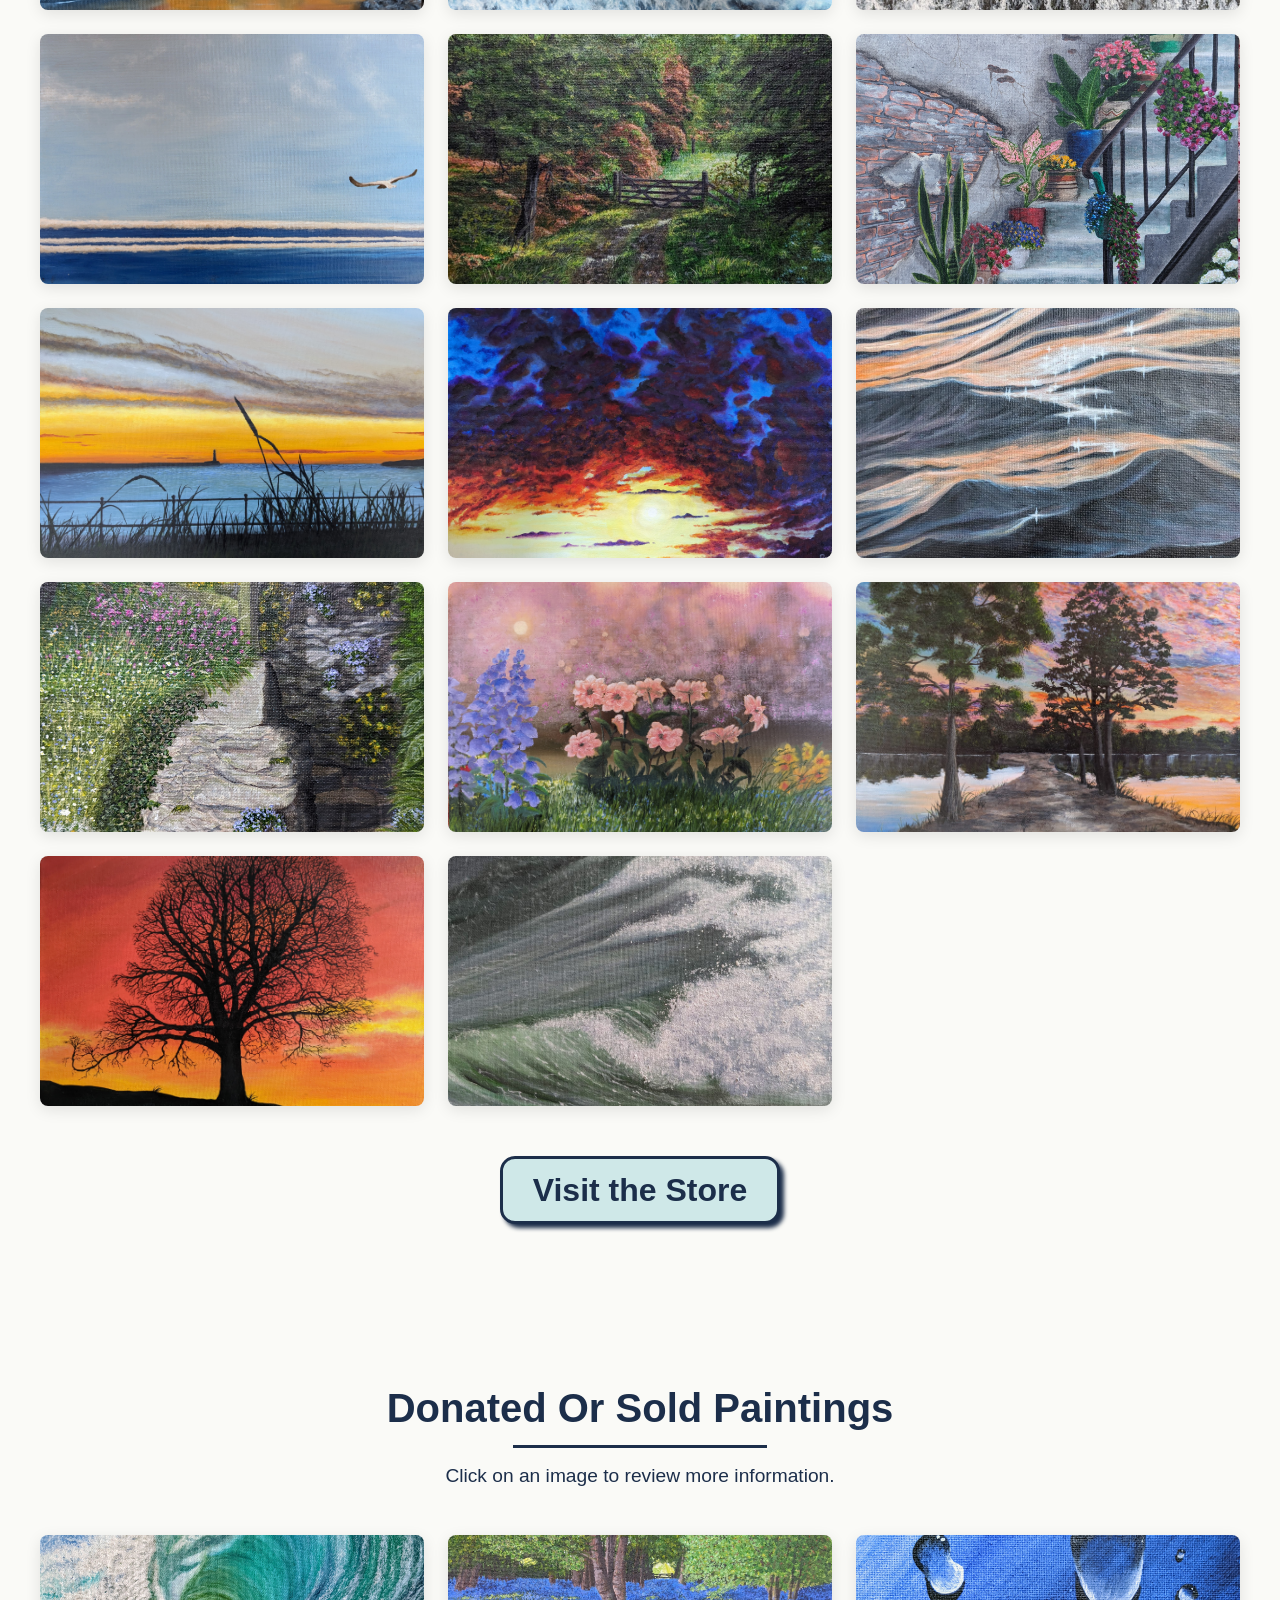
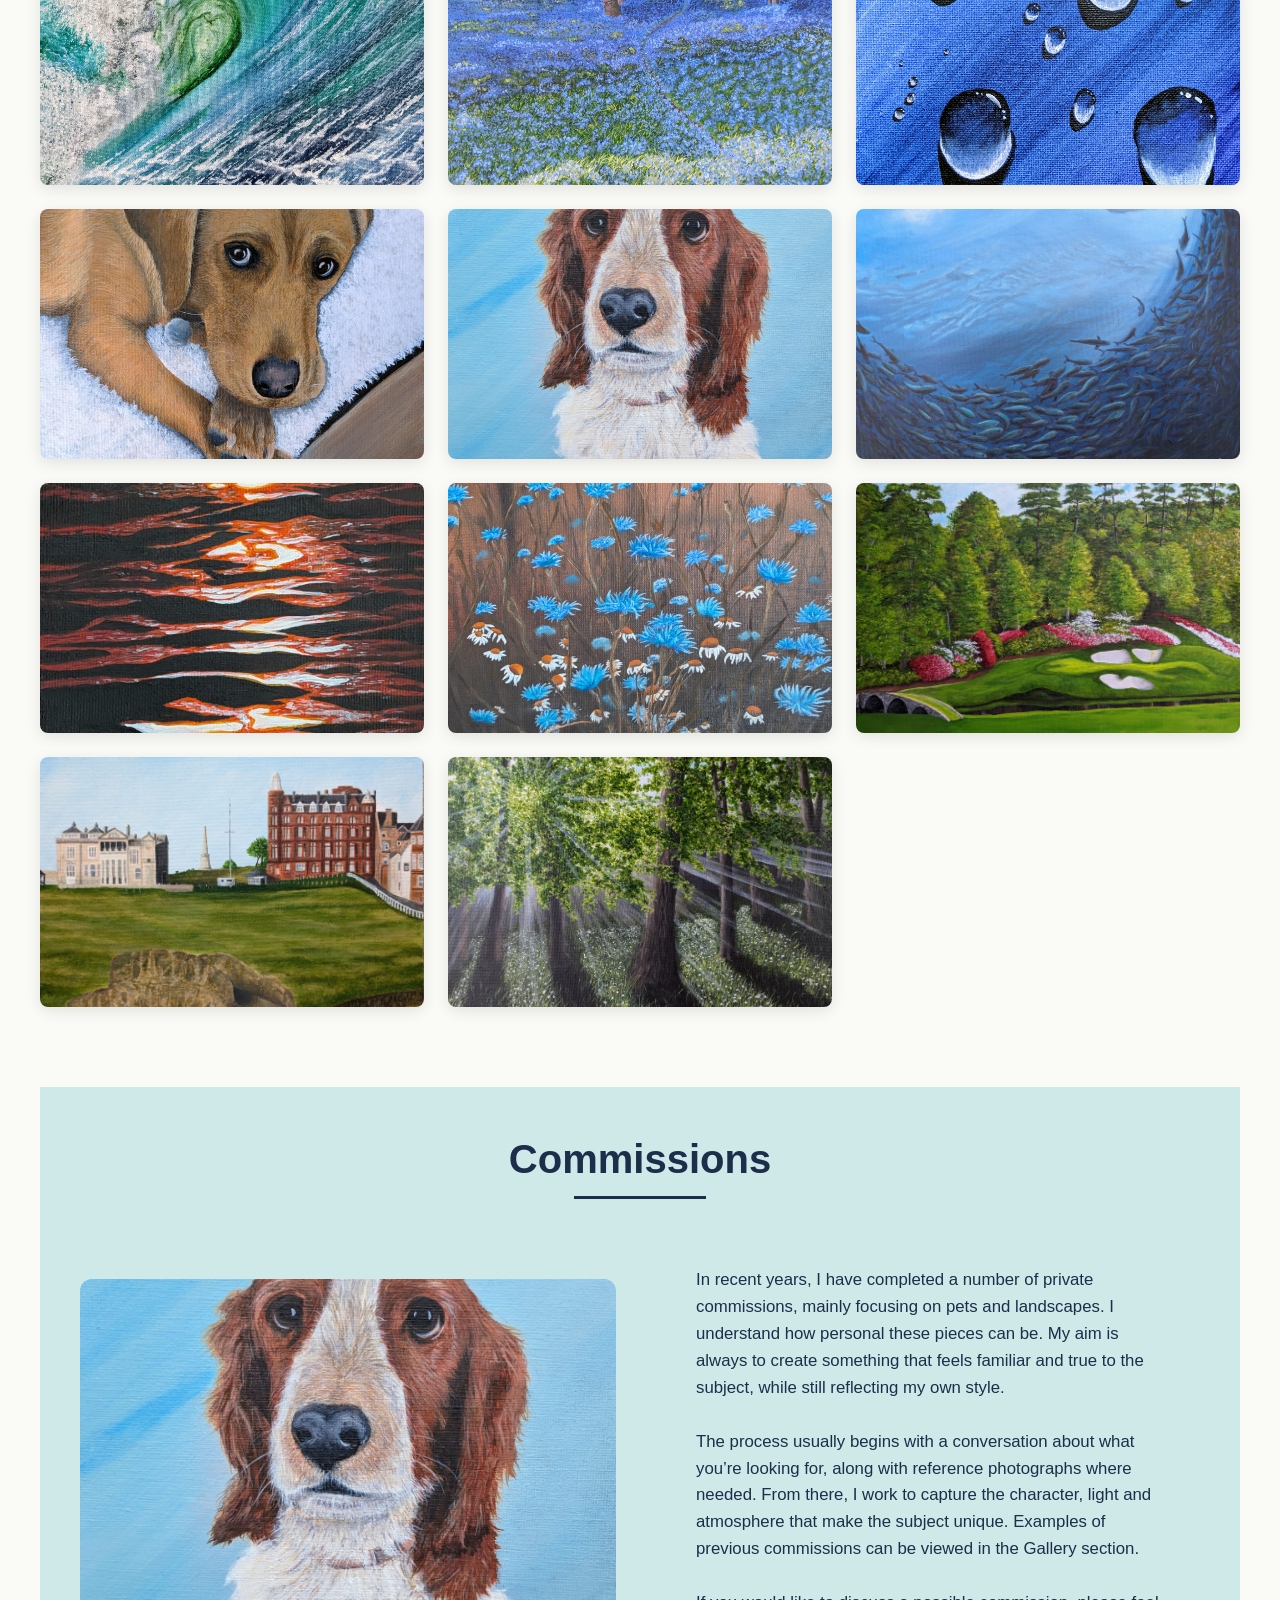
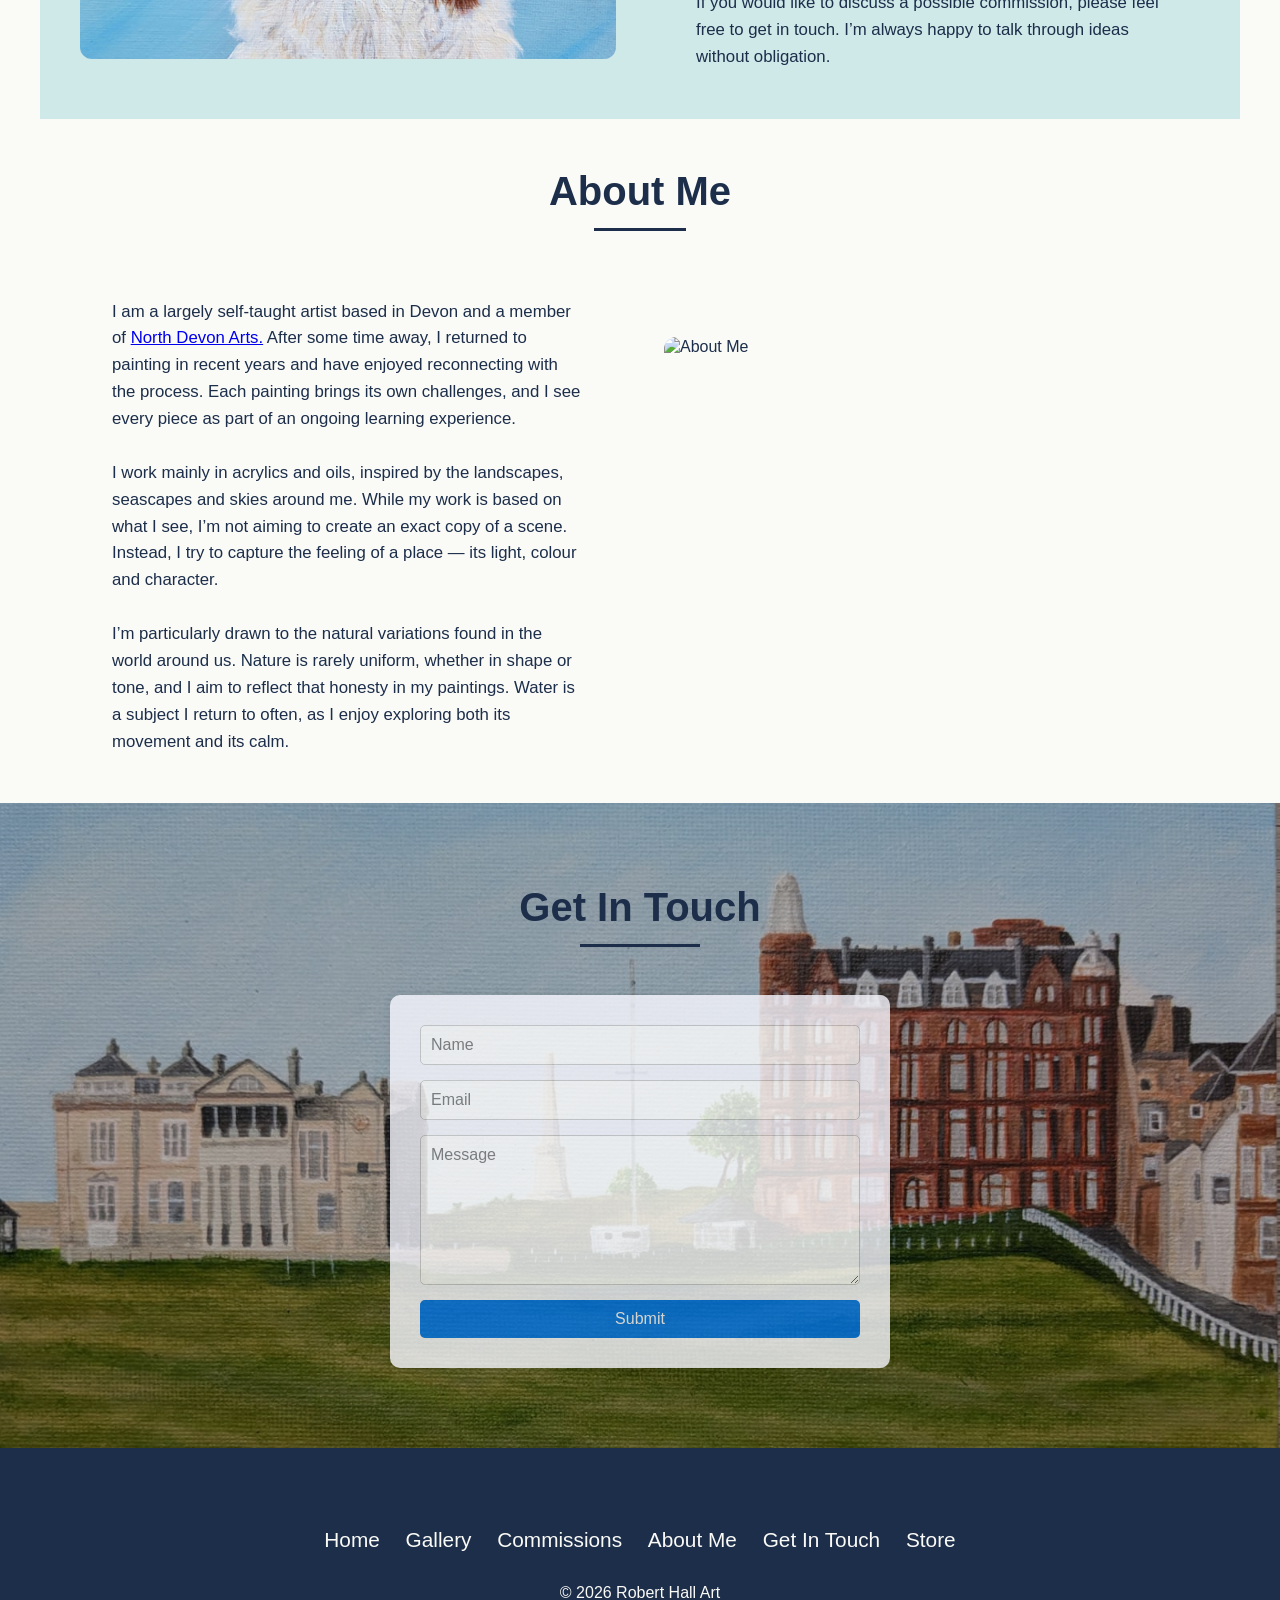
==== commit 64ac3af0: "CSS display fixes" ====
--- a/main.html
+++ b/main.html
@@ -381,6 +381,31 @@
       }
     });
 
+    let touchStartX = 0;
+    let touchStartY = 0;
+
+    lightbox.addEventListener("touchstart", function(e) {
+      touchStartX = e.changedTouches[0].screenX;
+      touchStartY = e.changedTouches[0].screenY;
+    }, { passive: true });
+
+    lightbox.addEventListener("touchend", function(e) {
+      const touchEndX = e.changedTouches[0].screenX;
+      const touchEndY = e.changedTouches[0].screenY;
+
+      const deltaX = touchEndX - touchStartX;
+      const deltaY = touchEndY - touchStartY;
+
+      // Only respond to mostly-horizontal swipes
+      if (Math.abs(deltaX) > 50 && Math.abs(deltaX) > Math.abs(deltaY)) {
+        if (deltaX > 0) {
+          changeImage(-1);
+        } else {
+          changeImage(1);
+        }
+      }
+    }, { passive: true });
+
   </script>
 
 </body>
--- a/css/main.css
+++ b/css/main.css
@@ -240,13 +240,6 @@
 .aboutme-section {
   /*background-color: #BFD7EA;*/
   background-color: #CFE8E8;
-  width: 100%;
-  left: 0;
-  right: 0;
-  margin-left: 0;
-  margin-right: 0;
-  padding-left: 0;
-  padding-right: 0;
   box-sizing: border-box;
 }
 
@@ -255,12 +248,10 @@
   background-color: #FAFAF7;
 }
 
-/* Keep content centred */
-.commissions-section > *,
-.aboutme-section > * {
+.commissions-section,
+.aboutme-section {
   max-width: 1200px;
-  margin-left: auto;
-  margin-right: auto;
+  margin: 0 auto;
   padding-left: 2.5rem;
   padding-right: 2.5rem;
 }
@@ -291,7 +282,8 @@
 .image-column img {
   display: block;          /* removes inline-gap and baseline issues */
   width: 100%;
-  height: 380px;           /* fixed visual height for consistent alignment */
+  /* height: 380px;           fixed visual height for consistent alignment */
+  height: clamp(250px, 35vw, 380px);
   max-width: 100%;
   object-fit: cover;      /* crop to fill without distortion */
   border-radius: 12px;
@@ -307,7 +299,7 @@
 }
 
 /* Responsive: stack columns on narrow viewports */
-@media (max-width: 900px) {
+/*@media (max-width: 900px) {
   .image-text-section {
     grid-template-columns: 1fr;
     text-align: center;
@@ -318,14 +310,14 @@
   }
 
   .image-column img {
-    height: auto;         /* let images size naturally on small screens */
+    height: auto;
     max-height: none;
   }
 
   .text-column {
     padding: 0 1rem;
   }
-}
+}*/
 
 
 /* =================================================
@@ -422,18 +414,8 @@
 /* =================================================
    RESPONSIVE ADJUSTMENTS FOR LAPTOP/TABLET
 ================================================== */
-@media (max-width: 1200px) {
-  .image-text-section {
-    flex-direction: column;
-    text-align: center;
-  }
-
-  .text-column {
-    max-width: 100%;
-  }
-}
-
-@media (max-width: 900px) {
+
+/*@media (max-width: 900px) {
   .image-text-section {
     grid-template-columns: 1fr;
     text-align: center;
@@ -445,5 +427,104 @@
   .right-image .text-column {
     grid-column: 1;
   }
-}
-
+}*/
+
+/* =================================================
+   RESPONSIVE LAYOUT
+================================================== */
+@media (max-width: 900px) {
+
+  /* Hero */
+  .hero-content h1 {
+    font-size: 3rem;
+  }
+
+  .hero-button {
+    display: block;
+    width: fit-content;
+    margin: 15px auto 0;
+  }
+
+  /* Gallery */
+  .photo-grid {
+    grid-template-columns: 1fr;
+  }
+
+  .photo-item {
+    height: auto;
+  }
+
+  .photo-item img {
+    aspect-ratio: 4 / 3;
+  }
+
+  /* Commissions / About Me */
+  .image-text-section {
+    grid-template-columns: 1fr;
+    gap: 2rem;
+    text-align: center;
+  }
+
+  .image-column,
+  .text-column {
+    grid-column: 1;
+  }
+
+  .image-column img {
+    height: auto;
+    max-height: 500px;
+  }
+
+  .text-column {
+    padding: 0;
+    font-size: 1rem;
+  }
+
+  /* Section spacing */
+  section {
+    padding: 4rem 1rem;
+  }
+
+  .section-title h2 {
+    font-size: 2rem;
+  }
+
+  .section-title p {
+    font-size: 1rem;
+  }
+
+  /* Contact form */
+  .cu_container {
+    width: 100%;
+    max-width: 100%;
+  }
+
+  /* Footer */
+  .footer-links {
+    display: flex;
+    flex-direction: column;
+    gap: 1rem;
+  }
+
+  .footer-links a {
+    margin: 0;
+  }
+
+  /* Lightbox navigation */
+  .prev-btn,
+  .next-btn {
+    width: 40px;
+    height: 40px;
+    font-size: 1.5rem;
+  }
+
+  .prev-btn {
+    left: 0.5rem;
+  }
+
+  .next-btn {
+    right: 0.5rem;
+  }
+}
+
+
